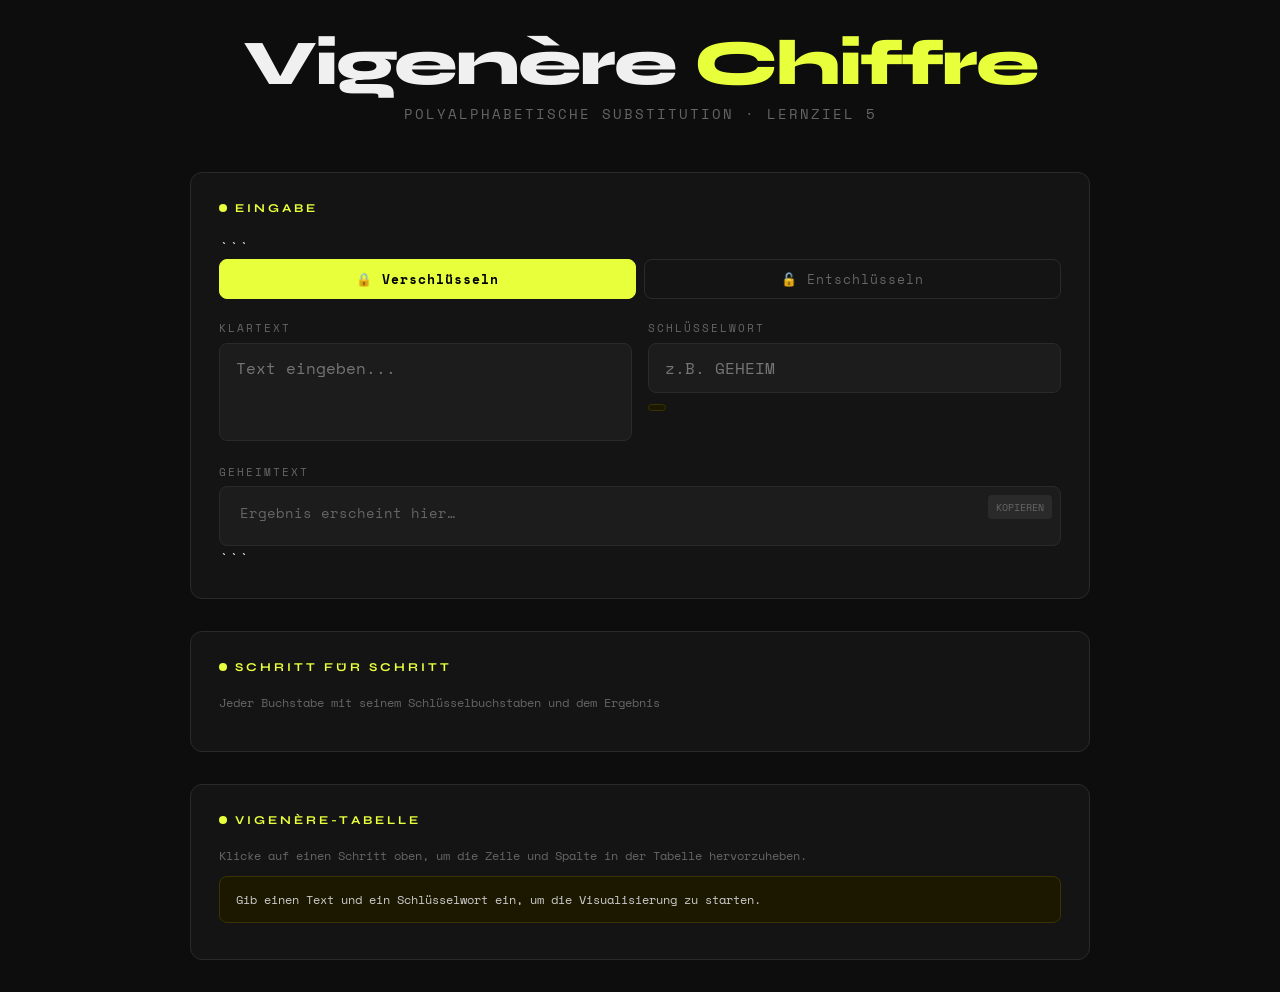
==== index.html @ 4f6308f9 "Add files via upload" ====
<!DOCTYPE html>

<html lang="de">
<head>
  <meta charset="UTF-8">
  <meta name="viewport" content="width=device-width, initial-scale=1.0">
  <title>Vigenère Chiffre</title>
  <link href="https://fonts.googleapis.com/css2?family=Space+Mono:wght@400;700&family=Syne:wght@400;700;800&display=swap" rel="stylesheet">
  <link rel="stylesheet" href="style.css">
</head>
<body>

<header>
  <h1>Vigenère <span>Chiffre</span></h1>
  <p>Polyalphabetische Substitution · Lernziel 5</p>
</header>

<div class="container">

  <!-- EINGABE CARD -->

  <div class="card">
    <div class="card-title">Eingabe</div>

```
<div class="toggle-row">
  <button class="toggle-btn active" id="encBtn" onclick="setMode('encrypt')">🔒 Verschlüsseln</button>
  <button class="toggle-btn" id="decBtn" onclick="setMode('decrypt')">🔓 Entschlüsseln</button>
</div>

<div class="input-row">
  <div class="field">
    <label id="inputLabel">Klartext</label>
    <textarea id="plainInput" rows="3" placeholder="Text eingeben..." oninput="process()"></textarea>
  </div>
  <div class="field">
    <label>Schlüsselwort</label>
    <input id="keyInput" type="text" placeholder="z.B. GEHEIM" oninput="process()" />
    <div class="badge" id="keyExpanded"></div>
  </div>
</div>

<div class="field">
  <label id="outputLabel">Geheimtext</label>
  <div class="output-box empty" id="outputBox">
    Ergebnis erscheint hier…
    <button class="copy-btn" onclick="copyResult()">KOPIEREN</button>
  </div>
</div>
```

  </div>

  <!-- SCHRITT-FÜR-SCHRITT CARD -->

  <div class="card">
    <div class="card-title">Schritt für Schritt</div>
    <p class="hint">Jeder Buchstabe mit seinem Schlüsselbuchstaben und dem Ergebnis</p>
    <div class="steps-grid" id="stepsGrid"></div>
  </div>

  <!-- VIGENÈRE-TABELLE CARD -->

  <div class="card">
    <div class="card-title">Vigenère-Tabelle</div>
    <p class="hint">Klicke auf einen Schritt oben, um die Zeile und Spalte in der Tabelle hervorzuheben.</p>
    <div class="explain" id="explainBox">
      Gib einen Text und ein Schlüsselwort ein, um die Visualisierung zu starten.
    </div>
    <div class="table-wrapper">
      <table class="vig-table" id="vigTable"></table>
    </div>
  </div>

</div>

<script src="script.js"></script>

</body>
</html>
---- style.css ----
/* ── CSS VARIABLEN (Farben & Schriften zentral definiert) ── */
:root {
  --bg:       #0d0d0d;
  --surface:  #141414;
  --surface2: #1c1c1c;
  --border:   #2a2a2a;
  --accent:   #e8ff3b;
  --accent2:  #ff6b35;
  --text:     #f0f0f0;
  --muted:    #666;
  --green:    #3bffb0;
}

/* ── RESET & BASIS ── */
* {
  box-sizing: border-box;
  margin: 0;
  padding: 0;
}

body {
  background: var(--bg);
  color: var(--text);
  font-family: 'Space Mono', monospace;
  min-height: 100vh;
  padding: 2rem 1rem;
}

/* ── HEADER ── */
header {
  text-align: center;
  margin-bottom: 3rem;
}

header h1 {
  font-family: 'Syne', sans-serif;
  font-size: clamp(2rem, 6vw, 4rem);
  font-weight: 800;
  letter-spacing: -2px;
  line-height: 1;
}

header h1 span {
  color: var(--accent);
}

header p {
  color: var(--muted);
  font-size: 0.85rem;
  margin-top: 0.5rem;
  letter-spacing: 2px;
  text-transform: uppercase;
}

/* ── LAYOUT ── */
.container {
  max-width: 900px;
  margin: 0 auto;
  display: flex;
  flex-direction: column;
  gap: 2rem;
}

/* ── CARDS ── */
.card {
  background: var(--surface);
  border: 1px solid var(--border);
  border-radius: 12px;
  padding: 1.75rem;
}

.card-title {
  font-family: 'Syne', sans-serif;
  font-size: 0.75rem;
  font-weight: 700;
  letter-spacing: 3px;
  text-transform: uppercase;
  color: var(--accent);
  margin-bottom: 1.25rem;
  display: flex;
  align-items: center;
  gap: 0.5rem;
}

.card-title::before {
  content: '';
  display: inline-block;
  width: 8px;
  height: 8px;
  background: var(--accent);
  border-radius: 50%;
}

/* ── HILFSTEXT ── */
.hint {
  font-size: 0.75rem;
  color: var(--muted);
  margin-bottom: 0.75rem;
}

/* ── EINGABEFELDER ── */
.input-row {
  display: grid;
  grid-template-columns: 1fr 1fr;
  gap: 1rem;
  margin-bottom: 1rem;
}

@media (max-width: 600px) {
  .input-row {
    grid-template-columns: 1fr;
  }
}

.field label {
  display: block;
  font-size: 0.7rem;
  letter-spacing: 2px;
  text-transform: uppercase;
  color: var(--muted);
  margin-bottom: 0.4rem;
}

.field input,
.field textarea {
  width: 100%;
  background: var(--surface2);
  border: 1px solid var(--border);
  border-radius: 8px;
  color: var(--text);
  font-family: 'Space Mono', monospace;
  font-size: 1rem;
  padding: 0.75rem 1rem;
  outline: none;
  transition: border-color 0.2s;
  resize: none;
}

.field input:focus,
.field textarea:focus {
  border-color: var(--accent);
}

/* ── MODUS-TOGGLE ── */
.toggle-row {
  display: flex;
  gap: 0.5rem;
  margin-bottom: 1.25rem;
}

.toggle-btn {
  flex: 1;
  padding: 0.6rem;
  border-radius: 8px;
  border: 1px solid var(--border);
  background: transparent;
  color: var(--muted);
  font-family: 'Space Mono', monospace;
  font-size: 0.8rem;
  cursor: pointer;
  transition: all 0.2s;
  letter-spacing: 1px;
}

.toggle-btn.active {
  background: var(--accent);
  color: #000;
  border-color: var(--accent);
  font-weight: 700;
}

/* ── AUSGABE ── */
.output-box {
  background: var(--surface2);
  border: 1px solid var(--border);
  border-radius: 8px;
  padding: 1rem 1.25rem;
  min-height: 60px;
  font-size: 1.1rem;
  letter-spacing: 2px;
  word-break: break-all;
  color: var(--green);
  transition: all 0.3s;
  position: relative;
}

.output-box.empty {
  color: var(--muted);
  font-size: 0.85rem;
  letter-spacing: 0;
}

/* ── SCHRITT-VISUALISIERUNG ── */
.steps-grid {
  display: grid;
  grid-template-columns: repeat(auto-fill, minmax(44px, 1fr));
  gap: 0.4rem;
  margin-top: 0.75rem;
}

.step-cell {
  background: var(--surface2);
  border: 1px solid var(--border);
  border-radius: 6px;
  padding: 0.5rem 0.25rem;
  text-align: center;
  font-size: 0.7rem;
  line-height: 1.6;
  cursor: pointer;
  transition: all 0.3s;
}

.step-cell .plain  { color: var(--muted);   font-size: 0.65rem; }
.step-cell .key    { color: var(--accent2);  font-size: 0.65rem; }
.step-cell .cipher { color: var(--green);    font-weight: 700; font-size: 0.85rem; }
.step-cell .arrow  { font-size: 0.5rem;      color: #444; }

.step-cell.active {
  border-color: var(--accent);
  background: #1e2200;
}

/* ── VIGENÈRE TABELLE ── */
.table-wrapper {
  overflow-x: auto;
  margin-top: 0.5rem;
}

.vig-table {
  border-collapse: collapse;
  font-size: 0.6rem;
  line-height: 1;
}

.vig-table td {
  width: 20px;
  height: 20px;
  text-align: center;
  vertical-align: middle;
  border: 1px solid #1a1a1a;
  color: var(--muted);
  transition: all 0.15s;
}

.vig-table td.header-cell {
  background: #1c1c1c;
  color: var(--text);
  font-weight: 700;
}

.vig-table td.highlight-row   { background: #1c1800; color: var(--accent); }
.vig-table td.highlight-col   { background: #001a10; color: var(--green); }
.vig-table td.highlight-cross {
  background: var(--accent);
  color: #000;
  font-weight: 700;
  font-size: 0.75rem;
  position: relative;
  z-index: 1;
  transform: scale(1.1);
}

/* ── ERKLÄRUNGSBOX ── */
.explain {
  background: #1c1800;
  border: 1px solid #3a3300;
  border-radius: 8px;
  padding: 0.75rem 1rem;
  font-size: 0.78rem;
  color: #ccc;
  line-height: 1.7;
  margin-top: 0.75rem;
  min-height: 40px;
  transition: all 0.3s;
}

.explain span.hl  { color: var(--accent);  font-weight: 700; }
.explain span.hl2 { color: var(--accent2); }
.explain span.hl3 { color: var(--green);   }

/* ── KOPIEREN-BUTTON ── */
.copy-btn {
  position: absolute;
  top: 0.5rem;
  right: 0.5rem;
  background: var(--border);
  border: none;
  border-radius: 4px;
  color: var(--muted);
  font-family: 'Space Mono', monospace;
  font-size: 0.65rem;
  padding: 0.25rem 0.5rem;
  cursor: pointer;
  transition: all 0.2s;
}

.copy-btn:hover {
  background: var(--accent);
  color: #000;
}

/* ── SCHLÜSSEL-BADGE ── */
.badge {
  display: inline-block;
  background: #1c1800;
  border: 1px solid #3a3300;
  color: var(--accent);
  font-size: 0.65rem;
  padding: 0.15rem 0.5rem;
  border-radius: 20px;
  letter-spacing: 1px;
  margin-top: 0.5rem;
}
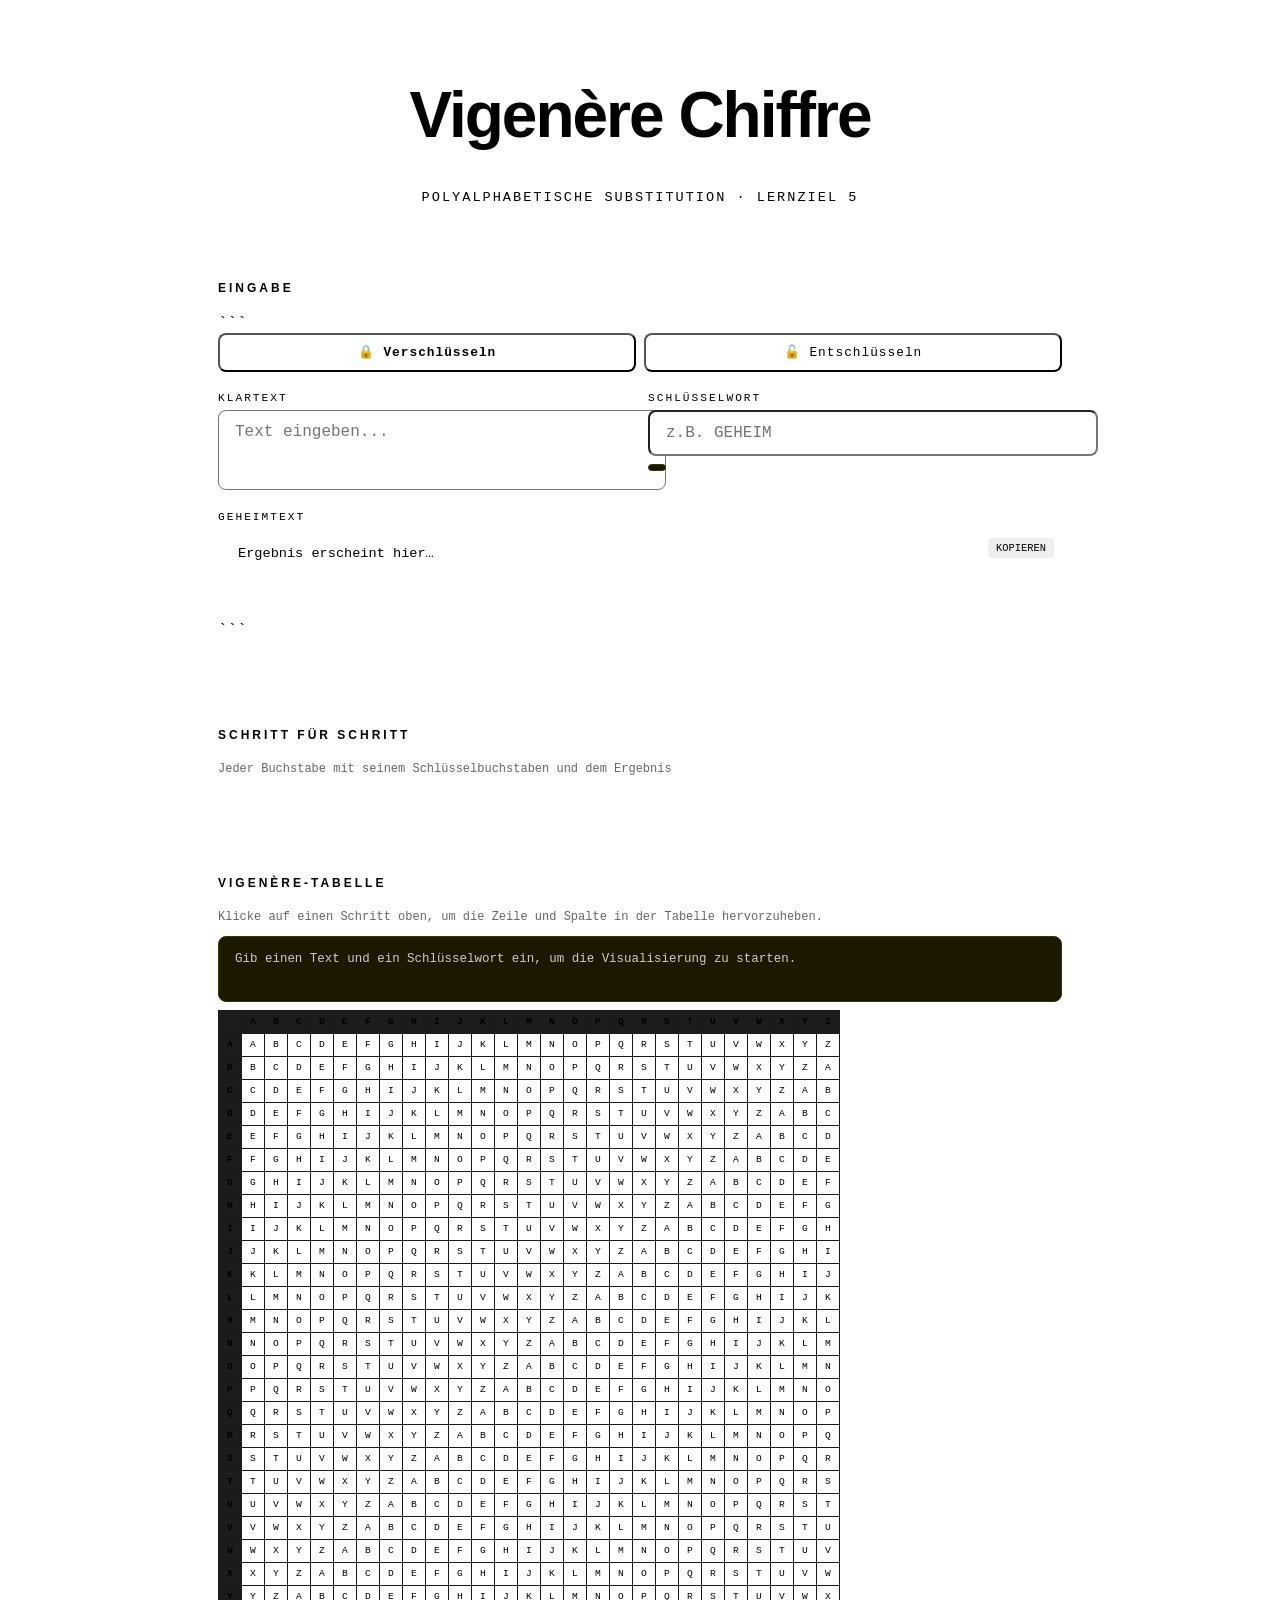
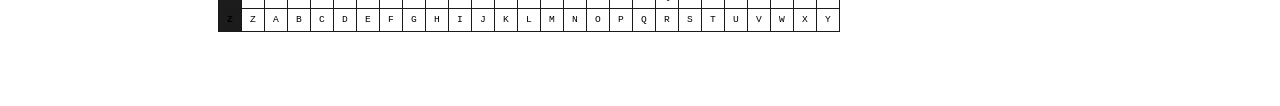
==== commit 39051309: "Refactor index.html for Vigenère cipher implementation Updated HTML structure and styles, translated" ====
--- a/index.html
+++ b/index.html
@@ -2,11 +2,294 @@
 
 <html lang="de">
 <head>
-  <meta charset="UTF-8">
-  <meta name="viewport" content="width=device-width, initial-scale=1.0">
-  <title>Vigenère Chiffre</title>
-  <link href="https://fonts.googleapis.com/css2?family=Space+Mono:wght@400;700&family=Syne:wght@400;700;800&display=swap" rel="stylesheet">
-  <link rel="stylesheet" href="style.css">
+<meta charset="UTF-8">
+<meta name="viewport" content="width=device-width, initial-scale=1.0">
+<title>Vigenère Chiffre</title>
+<link href="https://fonts.googleapis.com/css2?family=Space+Mono:wght@400;700&family=Syne:wght@400;700;800&display=swap" rel="stylesheet">
+<style>
+  :root {
+    --bg: #0d0d0d;
+    --surface: #141414;
+    --surface2: #1c1c1c;
+    --border: #2a2a2a;
+    --accent: #e8ff3b;
+    --accent2: #ff6b35;
+    --text: #f0f0f0;
+    --muted: #666;
+    --green: #3bffb0;
+  }
+
+- { box-sizing: border-box; margin: 0; padding: 0; }
+
+body {
+background: var(–bg);
+color: var(–text);
+font-family: ‘Space Mono’, monospace;
+min-height: 100vh;
+padding: 2rem 1rem;
+}
+
+header {
+text-align: center;
+margin-bottom: 3rem;
+}
+
+header h1 {
+font-family: ‘Syne’, sans-serif;
+font-size: clamp(2rem, 6vw, 4rem);
+font-weight: 800;
+letter-spacing: -2px;
+line-height: 1;
+}
+
+header h1 span { color: var(–accent); }
+
+header p {
+color: var(–muted);
+font-size: 0.85rem;
+margin-top: 0.5rem;
+letter-spacing: 2px;
+text-transform: uppercase;
+}
+
+.container {
+max-width: 900px;
+margin: 0 auto;
+display: flex;
+flex-direction: column;
+gap: 2rem;
+}
+
+/* ── SECTION CARD ── */
+.card {
+background: var(–surface);
+border: 1px solid var(–border);
+border-radius: 12px;
+padding: 1.75rem;
+}
+
+.card-title {
+font-family: ‘Syne’, sans-serif;
+font-size: 0.75rem;
+font-weight: 700;
+letter-spacing: 3px;
+text-transform: uppercase;
+color: var(–accent);
+margin-bottom: 1.25rem;
+display: flex;
+align-items: center;
+gap: 0.5rem;
+}
+
+.card-title::before {
+content: ‘’;
+display: inline-block;
+width: 8px; height: 8px;
+background: var(–accent);
+border-radius: 50%;
+}
+
+/* ── INPUTS ── */
+.input-row {
+display: grid;
+grid-template-columns: 1fr 1fr;
+gap: 1rem;
+margin-bottom: 1rem;
+}
+
+@media (max-width: 600px) {
+.input-row { grid-template-columns: 1fr; }
+}
+
+.field label {
+display: block;
+font-size: 0.7rem;
+letter-spacing: 2px;
+text-transform: uppercase;
+color: var(–muted);
+margin-bottom: 0.4rem;
+}
+
+.field input, .field textarea {
+width: 100%;
+background: var(–surface2);
+border: 1px solid var(–border);
+border-radius: 8px;
+color: var(–text);
+font-family: ‘Space Mono’, monospace;
+font-size: 1rem;
+padding: 0.75rem 1rem;
+outline: none;
+transition: border-color 0.2s;
+resize: none;
+}
+
+.field input:focus, .field textarea:focus {
+border-color: var(–accent);
+}
+
+/* ── MODE TOGGLE ── */
+.toggle-row {
+display: flex;
+gap: 0.5rem;
+margin-bottom: 1.25rem;
+}
+
+.toggle-btn {
+flex: 1;
+padding: 0.6rem;
+border-radius: 8px;
+border: 1px solid var(–border);
+background: transparent;
+color: var(–muted);
+font-family: ‘Space Mono’, monospace;
+font-size: 0.8rem;
+cursor: pointer;
+transition: all 0.2s;
+letter-spacing: 1px;
+}
+
+.toggle-btn.active {
+background: var(–accent);
+color: #000;
+border-color: var(–accent);
+font-weight: 700;
+}
+
+/* ── OUTPUT ── */
+.output-box {
+background: var(–surface2);
+border: 1px solid var(–border);
+border-radius: 8px;
+padding: 1rem 1.25rem;
+min-height: 60px;
+font-size: 1.1rem;
+letter-spacing: 2px;
+word-break: break-all;
+color: var(–green);
+transition: all 0.3s;
+position: relative;
+}
+
+.output-box.empty { color: var(–muted); font-size: 0.85rem; letter-spacing: 0; }
+
+/* ── STEPS VISUALIZATION ── */
+.steps-grid {
+display: grid;
+grid-template-columns: repeat(auto-fill, minmax(44px, 1fr));
+gap: 0.4rem;
+margin-top: 0.75rem;
+}
+
+.step-cell {
+background: var(–surface2);
+border: 1px solid var(–border);
+border-radius: 6px;
+padding: 0.5rem 0.25rem;
+text-align: center;
+font-size: 0.7rem;
+line-height: 1.6;
+transition: all 0.3s;
+}
+
+.step-cell .plain  { color: var(–muted); font-size: 0.65rem; }
+.step-cell .key    { color: var(–accent2); font-size: 0.65rem; }
+.step-cell .cipher { color: var(–green); font-weight: 700; font-size: 0.85rem; }
+.step-cell .op     { color: var(–muted); font-size: 0.55rem; }
+
+.step-cell.active {
+border-color: var(–accent);
+background: #1e2200;
+}
+
+/* ── VIGENÈRE TABLE ── */
+.table-wrapper {
+overflow-x: auto;
+margin-top: 0.5rem;
+}
+
+.vig-table {
+border-collapse: collapse;
+font-size: 0.6rem;
+line-height: 1;
+}
+
+.vig-table td {
+width: 20px; height: 20px;
+text-align: center;
+vertical-align: middle;
+border: 1px solid #1a1a1a;
+color: var(–muted);
+transition: all 0.15s;
+}
+
+.vig-table td.header-cell {
+background: #1c1c1c;
+color: var(–text);
+font-weight: 700;
+position: sticky;
+}
+
+.vig-table td.highlight-row { background: #1c1800; color: var(–accent); }
+.vig-table td.highlight-col { background: #001a10; color: var(–green); }
+.vig-table td.highlight-cross {
+background: var(–accent);
+color: #000;
+font-weight: 700;
+font-size: 0.75rem;
+transform: scale(1.1);
+z-index: 1;
+position: relative;
+}
+
+/* ── EXPLAIN BOX ── */
+.explain {
+background: #1c1800;
+border: 1px solid #3a3300;
+border-radius: 8px;
+padding: 0.75rem 1rem;
+font-size: 0.78rem;
+color: #ccc;
+line-height: 1.7;
+margin-top: 0.75rem;
+min-height: 40px;
+transition: all 0.3s;
+}
+
+.explain span.hl { color: var(–accent); font-weight: 700; }
+.explain span.hl2 { color: var(–accent2); }
+.explain span.hl3 { color: var(–green); }
+
+/* ── COPY BUTTON ── */
+.copy-btn {
+position: absolute;
+top: 0.5rem; right: 0.5rem;
+background: var(–border);
+border: none;
+border-radius: 4px;
+color: var(–muted);
+font-family: ‘Space Mono’, monospace;
+font-size: 0.65rem;
+padding: 0.25rem 0.5rem;
+cursor: pointer;
+transition: all 0.2s;
+}
+
+.copy-btn:hover { background: var(–accent); color: #000; }
+
+.badge {
+display: inline-block;
+background: #1c1800;
+border: 1px solid #3a3300;
+color: var(–accent);
+font-size: 0.65rem;
+padding: 0.15rem 0.5rem;
+border-radius: 20px;
+letter-spacing: 1px;
+margin-top: 0.5rem;
+}
+</style>
+
 </head>
 <body>
 
@@ -17,7 +300,7 @@
 
 <div class="container">
 
-  <!-- EINGABE CARD -->
+  <!-- INPUT CARD -->
 
   <div class="card">
     <div class="card-title">Eingabe</div>
@@ -51,19 +334,21 @@
 
   </div>
 
-  <!-- SCHRITT-FÜR-SCHRITT CARD -->
+  <!-- STEP-BY-STEP CARD -->
 
   <div class="card">
     <div class="card-title">Schritt für Schritt</div>
-    <p class="hint">Jeder Buchstabe mit seinem Schlüsselbuchstaben und dem Ergebnis</p>
+    <p style="font-size:0.75rem;color:var(--muted);margin-bottom:0.75rem;">Jeder Buchstabe mit seinem Schlüsselbuchstaben und dem Ergebnis</p>
     <div class="steps-grid" id="stepsGrid"></div>
   </div>
 
-  <!-- VIGENÈRE-TABELLE CARD -->
+  <!-- VIGENÈRE TABLE CARD -->
 
   <div class="card">
     <div class="card-title">Vigenère-Tabelle</div>
-    <p class="hint">Klicke auf einen Schritt oben, um die Zeile und Spalte in der Tabelle hervorzuheben.</p>
+    <p style="font-size:0.75rem;color:var(--muted);margin-bottom:0.5rem;">
+      Klicke auf einen Schritt oben, um die Zeile und Spalte in der Tabelle hervorzuheben.
+    </p>
     <div class="explain" id="explainBox">
       Gib einen Text und ein Schlüsselwort ein, um die Visualisierung zu starten.
     </div>
@@ -74,7 +359,184 @@
 
 </div>
 
-<script src="script.js"></script>
+<script>
+const ALPHA = 'ABCDEFGHIJKLMNOPQRSTUVWXYZ';
+let mode = 'encrypt';
+let steps = [];
+let activeStep = -1;
+
+function setMode(m) {
+  mode = m;
+  document.getElementById('encBtn').classList.toggle('active', m === 'encrypt');
+  document.getElementById('decBtn').classList.toggle('active', m === 'decrypt');
+  document.getElementById('inputLabel').textContent  = m === 'encrypt' ? 'Klartext'   : 'Geheimtext';
+  document.getElementById('outputLabel').textContent = m === 'encrypt' ? 'Geheimtext' : 'Klartext';
+  process();
+}
+
+function sanitize(str) {
+  return str.toUpperCase().replace(/[^A-Z]/g, '');
+}
+
+function repeatKey(key, len) {
+  if (!key.length) return '';
+  let out = '';
+  while (out.length < len) out += key;
+  return out.slice(0, len);
+}
+
+function vigEncrypt(plain, key) {
+  const p = sanitize(plain), k = sanitize(key);
+  if (!p || !k) return { result: '', steps: [] };
+  const kr = repeatKey(k, p.length);
+  let result = '', stepsArr = [];
+  for (let i = 0; i < p.length; i++) {
+    const pi = ALPHA.indexOf(p[i]);
+    const ki = ALPHA.indexOf(kr[i]);
+    const ci = (pi + ki) % 26;
+    result += ALPHA[ci];
+    stepsArr.push({ plain: p[i], key: kr[i], cipher: ALPHA[ci], pi, ki, ci, op: `(${pi}+${ki})%26=${ci}` });
+  }
+  return { result, steps: stepsArr };
+}
+
+function vigDecrypt(cipher, key) {
+  const c = sanitize(cipher), k = sanitize(key);
+  if (!c || !k) return { result: '', steps: [] };
+  const kr = repeatKey(k, c.length);
+  let result = '', stepsArr = [];
+  for (let i = 0; i < c.length; i++) {
+    const ci = ALPHA.indexOf(c[i]);
+    const ki = ALPHA.indexOf(kr[i]);
+    const pi = (ci - ki + 26) % 26;
+    result += ALPHA[pi];
+    stepsArr.push({ plain: ALPHA[pi], key: kr[i], cipher: c[i], pi, ki, ci, op: `(${ci}-${ki}+26)%26=${pi}` });
+  }
+  return { result, steps: stepsArr };
+}
+
+function process() {
+  const text = document.getElementById('plainInput').value;
+  const key  = sanitize(document.getElementById('keyInput').value);
+  const cleanText = sanitize(text);
+
+  // Show expanded key
+  const keyEl = document.getElementById('keyExpanded');
+  if (key && cleanText) {
+    const expanded = repeatKey(key, cleanText.length);
+    keyEl.textContent = expanded.length > 20 ? expanded.slice(0,20)+'…' : expanded;
+  } else {
+    keyEl.textContent = '';
+  }
+
+  const { result, steps: s } = mode === 'encrypt'
+    ? vigEncrypt(text, key)
+    : vigDecrypt(text, key);
+
+  steps = s;
+  activeStep = steps.length > 0 ? 0 : -1;
+
+  // Output
+  const outEl = document.getElementById('outputBox');
+  if (result) {
+    outEl.classList.remove('empty');
+    outEl.innerHTML = result + '<button class="copy-btn" onclick="copyResult()">KOPIEREN</button>';
+  } else {
+    outEl.classList.add('empty');
+    outEl.innerHTML = 'Ergebnis erscheint hier…<button class="copy-btn" onclick="copyResult()">KOPIEREN</button>';
+  }
+
+  renderSteps();
+  if (activeStep >= 0) highlightStep(0);
+  else {
+    document.getElementById('explainBox').innerHTML = 'Gib einen Text und ein Schlüsselwort ein, um die Visualisierung zu starten.';
+    renderTable(-1, -1);
+  }
+}
+
+function renderSteps() {
+  const grid = document.getElementById('stepsGrid');
+  grid.innerHTML = '';
+  steps.forEach((s, i) => {
+    const cell = document.createElement('div');
+    cell.className = 'step-cell' + (i === activeStep ? ' active' : '');
+    cell.innerHTML = `
+      <div class="plain">${s.plain}</div>
+      <div class="key">${s.key}</div>
+      <div style="font-size:0.5rem;color:#444">▼</div>
+      <div class="cipher">${s.cipher}</div>
+    `;
+    cell.onclick = () => highlightStep(i);
+    grid.appendChild(cell);
+  });
+}
+
+function highlightStep(i) {
+  activeStep = i;
+  // Update active cell styling
+  document.querySelectorAll('.step-cell').forEach((el, idx) => {
+    el.classList.toggle('active', idx === i);
+  });
+
+  const s = steps[i];
+  // Explain text
+  const explain = document.getElementById('explainBox');
+  if (mode === 'encrypt') {
+    explain.innerHTML = `
+      Buchstabe <span class="hl">${s.plain}</span> (Position <span class="hl">${s.pi}</span>) 
+      + Schlüssel <span class="hl2">${s.key}</span> (Position <span class="hl2">${s.ki}</span>) 
+      = <span class="hl3">(${s.pi} + ${s.ki}) mod 26 = ${s.ci}</span> 
+      → <span class="hl3">${s.cipher}</span>
+    `;
+  } else {
+    explain.innerHTML = `
+      Geheimtext <span class="hl">${s.cipher}</span> (Position <span class="hl">${s.ci}</span>) 
+      − Schlüssel <span class="hl2">${s.key}</span> (Position <span class="hl2">${s.ki}</span>) 
+      = <span class="hl3">(${s.ci} − ${s.ki} + 26) mod 26 = ${s.pi}</span> 
+      → <span class="hl3">${s.plain}</span>
+    `;
+  }
+
+  renderTable(s.ki, mode === 'encrypt' ? s.pi : s.ci);
+}
+
+function renderTable(rowIdx, colIdx) {
+  const table = document.getElementById('vigTable');
+  let html = '<tr><td class="header-cell"></td>';
+  for (let c = 0; c < 26; c++) {
+    html += `<td class="header-cell${c === colIdx ? ' highlight-col' : ''}">${ALPHA[c]}</td>`;
+  }
+  html += '</tr>';
+
+  for (let r = 0; r < 26; r++) {
+    const isRow = r === rowIdx;
+    html += `<tr><td class="header-cell${isRow ? ' highlight-row' : ''}">${ALPHA[r]}</td>`;
+    for (let c = 0; c < 26; c++) {
+      const letter = ALPHA[(r + c) % 26];
+      const isCross = isRow && c === colIdx;
+      const isR = isRow && !isCross;
+      const isC = c === colIdx && !isCross;
+      let cls = '';
+      if (isCross) cls = 'highlight-cross';
+      else if (isR)  cls = 'highlight-row';
+      else if (isC)  cls = 'highlight-col';
+      html += `<td class="${cls}">${letter}</td>`;
+    }
+    html += '</tr>';
+  }
+  table.innerHTML = html;
+}
+
+// Init table on load
+renderTable(-1, -1);
+
+function copyResult() {
+  const text = document.getElementById('outputBox').textContent.replace('KOPIEREN','').trim();
+  if (text && text !== 'Ergebnis erscheint hier…') {
+    navigator.clipboard.writeText(text).catch(() => {});
+  }
+}
+</script>
 
 </body>
-</html>+</html>
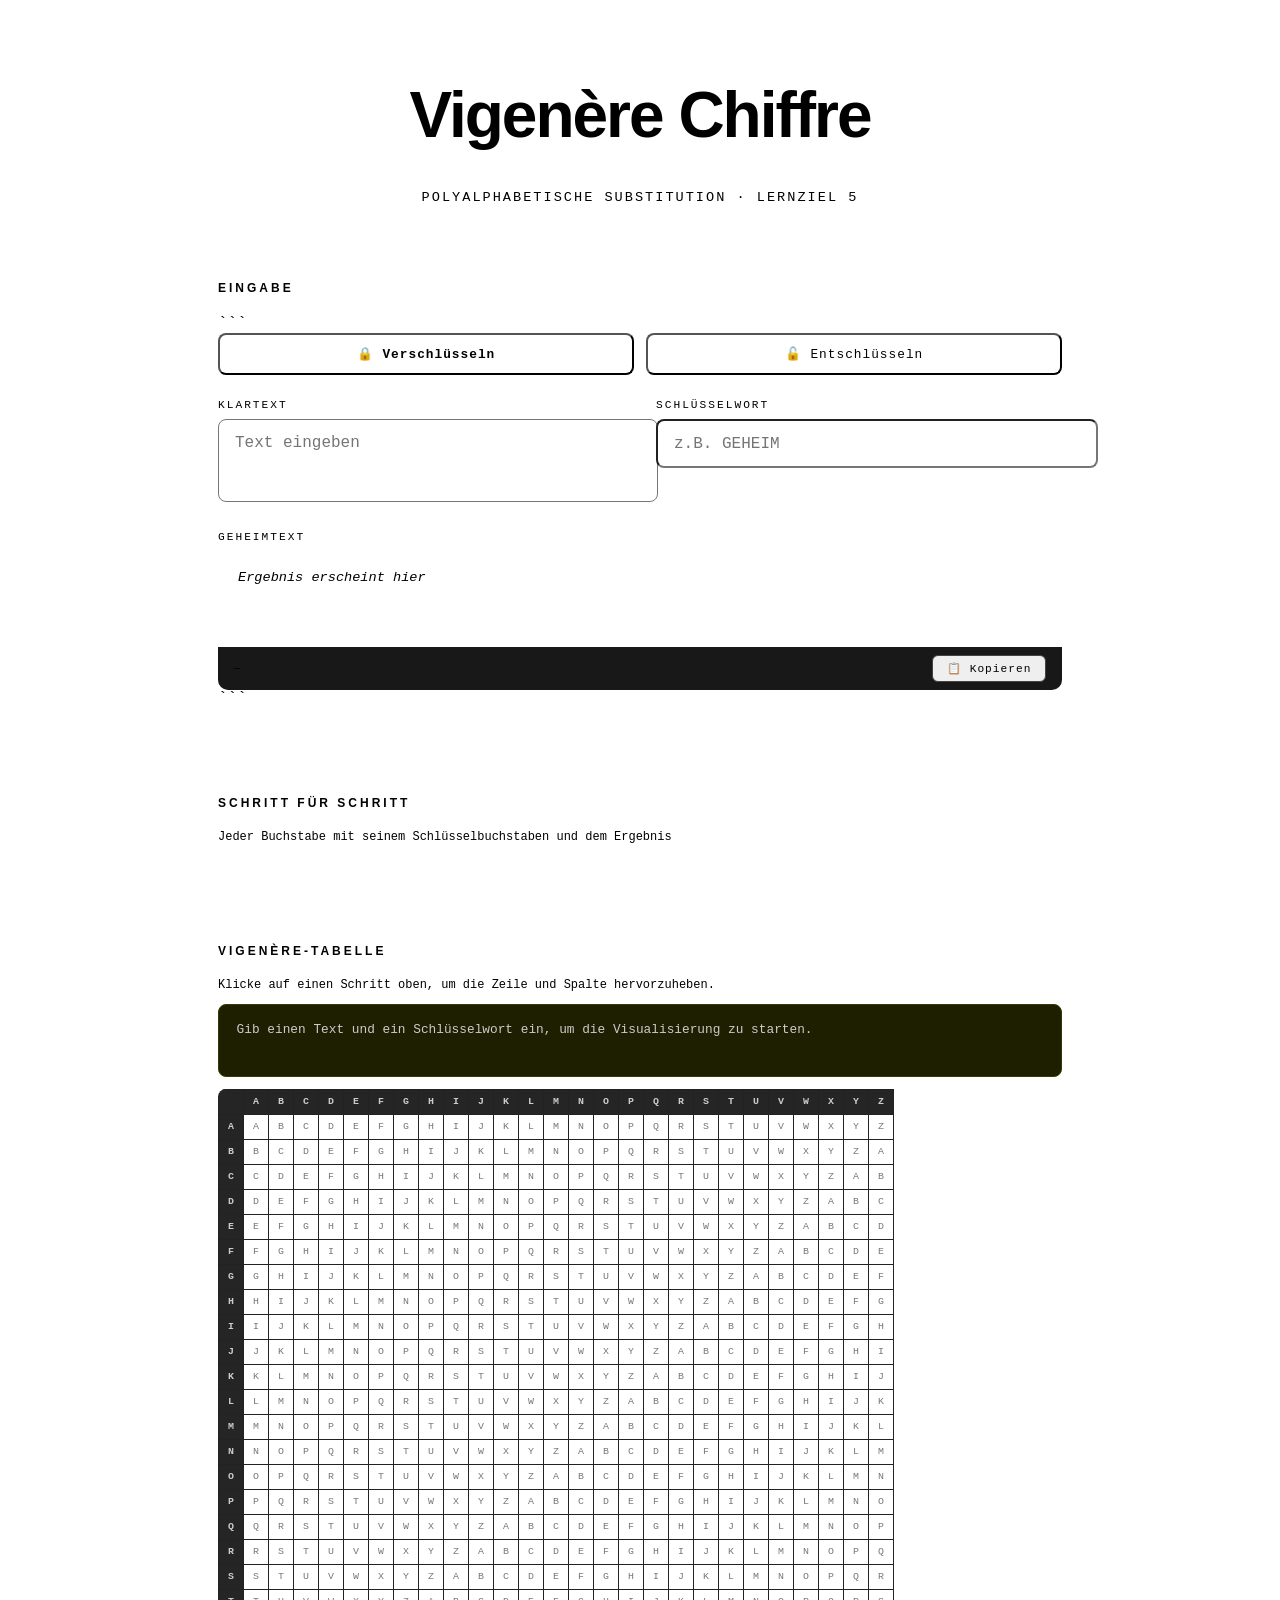
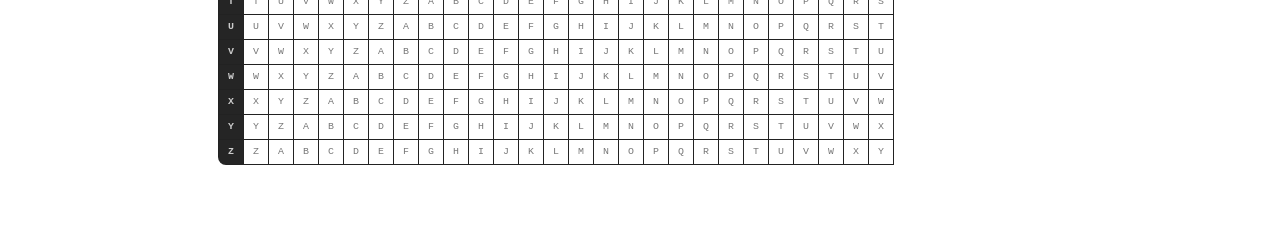
==== commit a8d19ff5: "Refactor styles and improve HTML structure Updated CSS variables for improved styling and layout adj" ====
--- a/index.html
+++ b/index.html
@@ -8,15 +8,15 @@
 <link href="https://fonts.googleapis.com/css2?family=Space+Mono:wght@400;700&family=Syne:wght@400;700;800&display=swap" rel="stylesheet">
 <style>
   :root {
-    --bg: #0d0d0d;
-    --surface: #141414;
-    --surface2: #1c1c1c;
-    --border: #2a2a2a;
-    --accent: #e8ff3b;
-    --accent2: #ff6b35;
-    --text: #f0f0f0;
-    --muted: #666;
-    --green: #3bffb0;
+    --bg:       #0d0d0d;
+    --surface:  #141414;
+    --surface2: #1e1e1e;
+    --border:   #333;
+    --accent:   #e8ff3b;
+    --accent2:  #ff6b35;
+    --text:     #f0f0f0;
+    --muted:    #888;
+    --green:    #3bffb0;
   }
 
 - { box-sizing: border-box; margin: 0; padding: 0; }
@@ -29,6 +29,7 @@
 padding: 2rem 1rem;
 }
 
+/* ── HEADER ── */
 header {
 text-align: center;
 margin-bottom: 3rem;
@@ -52,6 +53,7 @@
 text-transform: uppercase;
 }
 
+/* ── LAYOUT ── */
 .container {
 max-width: 900px;
 margin: 0 auto;
@@ -60,7 +62,7 @@
 gap: 2rem;
 }
 
-/* ── SECTION CARD ── */
+/* ── CARDS ── */
 .card {
 background: var(–surface);
 border: 1px solid var(–border);
@@ -89,12 +91,13 @@
 border-radius: 50%;
 }
 
-/* ── INPUTS ── */
+/* ── FIX 1: Kein Apostroph-Placeholder, echte Labels ── */
+/* FIX 2: Eingabefelder gleichmäßig aufgeteilt mit mehr Abstand */
 .input-row {
 display: grid;
 grid-template-columns: 1fr 1fr;
-gap: 1rem;
-margin-bottom: 1rem;
+gap: 2rem; /* erhöht von 1rem */
+margin-bottom: 1.5rem;
 }
 
 @media (max-width: 600px) {
@@ -107,10 +110,11 @@
 letter-spacing: 2px;
 text-transform: uppercase;
 color: var(–muted);
-margin-bottom: 0.4rem;
-}
-
-.field input, .field textarea {
+margin-bottom: 0.5rem;
+}
+
+.field input,
+.field textarea {
 width: 100%;
 background: var(–surface2);
 border: 1px solid var(–border);
@@ -118,26 +122,34 @@
 color: var(–text);
 font-family: ‘Space Mono’, monospace;
 font-size: 1rem;
-padding: 0.75rem 1rem;
+padding: 0.85rem 1rem;
 outline: none;
 transition: border-color 0.2s;
 resize: none;
 }
 
-.field input:focus, .field textarea:focus {
+/* FIX 1: Placeholder ohne Apostrophe */
+.field input::placeholder,
+.field textarea::placeholder {
+color: var(–muted);
+font-style: normal;
+}
+
+.field input:focus,
+.field textarea:focus {
 border-color: var(–accent);
 }
 
 /* ── MODE TOGGLE ── */
 .toggle-row {
 display: flex;
-gap: 0.5rem;
-margin-bottom: 1.25rem;
+gap: 0.75rem;
+margin-bottom: 1.5rem;
 }
 
 .toggle-btn {
 flex: 1;
-padding: 0.6rem;
+padding: 0.7rem;
 border-radius: 8px;
 border: 1px solid var(–border);
 background: transparent;
@@ -156,138 +168,181 @@
 font-weight: 700;
 }
 
-/* ── OUTPUT ── */
-.output-box {
+/* FIX 3 + 4: Ausgabefeld komplett überarbeitet — kein schwarzes Badge mehr,
+schöneres Layout, Kopieren-Button sauber unten rechts */
+.output-wrapper {
+background: var(–surface2);
+border: 1px solid var(–border);
+border-radius: 10px;
+overflow: hidden;
+}
+
+.output-text {
+padding: 1rem 1.25rem;
+min-height: 64px;
+font-size: 1.1rem;
+letter-spacing: 3px;
+word-break: break-all;
+color: var(–green);
+line-height: 1.6;
+}
+
+.output-text.empty {
+color: var(–muted);
+font-size: 0.85rem;
+letter-spacing: 0;
+font-style: italic;
+}
+
+.output-footer {
+display: flex;
+align-items: center;
+justify-content: space-between;
+padding: 0.5rem 1rem;
+border-top: 1px solid var(–border);
+background: #181818;
+}
+
+.output-footer span {
+font-size: 0.65rem;
+color: var(–muted);
+letter-spacing: 1px;
+text-transform: uppercase;
+}
+
+.copy-btn {
+background: var(–border);
+border: 1px solid #444;
+border-radius: 6px;
+color: var(–text);
+font-family: ‘Space Mono’, monospace;
+font-size: 0.7rem;
+padding: 0.35rem 0.85rem;
+cursor: pointer;
+transition: all 0.2s;
+letter-spacing: 1px;
+}
+
+.copy-btn:hover {
+background: var(–accent);
+color: #000;
+border-color: var(–accent);
+}
+
+/* FIX 3: Badge weg – Schlüsselwiederholung als subtiler Hinweistext */
+.key-hint {
+font-size: 0.65rem;
+color: var(–accent);
+letter-spacing: 1px;
+margin-top: 0.4rem;
+min-height: 1rem;
+opacity: 0.8;
+}
+
+/* ── SCHRITT-VISUALISIERUNG ── */
+.steps-grid {
+display: grid;
+grid-template-columns: repeat(auto-fill, minmax(48px, 1fr));
+gap: 0.5rem;
+margin-top: 0.75rem;
+}
+
+.hint-text {
+font-size: 0.75rem;
+color: var(–muted);
+margin-bottom: 0.75rem;
+}
+
+.step-cell {
 background: var(–surface2);
 border: 1px solid var(–border);
 border-radius: 8px;
-padding: 1rem 1.25rem;
-min-height: 60px;
-font-size: 1.1rem;
-letter-spacing: 2px;
-word-break: break-all;
-color: var(–green);
-transition: all 0.3s;
-position: relative;
-}
-
-.output-box.empty { color: var(–muted); font-size: 0.85rem; letter-spacing: 0; }
-
-/* ── STEPS VISUALIZATION ── */
-.steps-grid {
-display: grid;
-grid-template-columns: repeat(auto-fill, minmax(44px, 1fr));
-gap: 0.4rem;
-margin-top: 0.75rem;
-}
-
-.step-cell {
-background: var(–surface2);
-border: 1px solid var(–border);
-border-radius: 6px;
-padding: 0.5rem 0.25rem;
+padding: 0.6rem 0.25rem;
 text-align: center;
 font-size: 0.7rem;
-line-height: 1.6;
-transition: all 0.3s;
-}
-
-.step-cell .plain  { color: var(–muted); font-size: 0.65rem; }
+line-height: 1.7;
+cursor: pointer;
+transition: all 0.2s;
+}
+
+.step-cell:hover { border-color: #555; }
+
+.step-cell .plain  { color: #aaa;          font-size: 0.65rem; }
 .step-cell .key    { color: var(–accent2); font-size: 0.65rem; }
-.step-cell .cipher { color: var(–green); font-weight: 700; font-size: 0.85rem; }
-.step-cell .op     { color: var(–muted); font-size: 0.55rem; }
+.step-cell .arrow  { color: #444;           font-size: 0.5rem; }
+.step-cell .cipher { color: var(–green);   font-weight: 700; font-size: 0.9rem; }
 
 .step-cell.active {
 border-color: var(–accent);
 background: #1e2200;
-}
-
-/* ── VIGENÈRE TABLE ── */
+box-shadow: 0 0 0 1px var(–accent);
+}
+
+/* ── VIGENÈRE TABELLE ── */
 .table-wrapper {
 overflow-x: auto;
-margin-top: 0.5rem;
+margin-top: 0.75rem;
+border-radius: 8px;
+border: 1px solid var(–border);
 }
 
 .vig-table {
 border-collapse: collapse;
-font-size: 0.6rem;
+font-size: 0.62rem;
 line-height: 1;
 }
 
+/* FIX: Tabelle lesbar — kein Schwarz auf Schwarz mehr */
 .vig-table td {
-width: 20px; height: 20px;
+width: 22px; height: 22px;
 text-align: center;
 vertical-align: middle;
-border: 1px solid #1a1a1a;
-color: var(–muted);
-transition: all 0.15s;
+border: 1px solid #222;
+color: #777;
+transition: all 0.1s;
 }
 
 .vig-table td.header-cell {
-background: #1c1c1c;
-color: var(–text);
+background: #252525;
+color: #ccc;
 font-weight: 700;
-position: sticky;
-}
-
-.vig-table td.highlight-row { background: #1c1800; color: var(–accent); }
-.vig-table td.highlight-col { background: #001a10; color: var(–green); }
+}
+
+.vig-table td.highlight-row {
+background: #2a2500;
+color: var(–accent);
+}
+
+.vig-table td.highlight-col {
+background: #002a1a;
+color: var(–green);
+}
+
 .vig-table td.highlight-cross {
 background: var(–accent);
 color: #000;
 font-weight: 700;
 font-size: 0.75rem;
-transform: scale(1.1);
+position: relative;
 z-index: 1;
-position: relative;
-}
-
-/* ── EXPLAIN BOX ── */
+}
+
+/* ── ERKLÄRUNGSBOX ── */
 .explain {
-background: #1c1800;
-border: 1px solid #3a3300;
+background: #1e1e00;
+border: 1px solid #3a3a00;
 border-radius: 8px;
-padding: 0.75rem 1rem;
-font-size: 0.78rem;
+padding: 0.85rem 1.1rem;
+font-size: 0.8rem;
 color: #ccc;
-line-height: 1.7;
-margin-top: 0.75rem;
-min-height: 40px;
+line-height: 1.8;
+min-height: 44px;
 transition: all 0.3s;
 }
 
-.explain span.hl { color: var(–accent); font-weight: 700; }
+.explain span.hl  { color: var(–accent);  font-weight: 700; }
 .explain span.hl2 { color: var(–accent2); }
-.explain span.hl3 { color: var(–green); }
-
-/* ── COPY BUTTON ── */
-.copy-btn {
-position: absolute;
-top: 0.5rem; right: 0.5rem;
-background: var(–border);
-border: none;
-border-radius: 4px;
-color: var(–muted);
-font-family: ‘Space Mono’, monospace;
-font-size: 0.65rem;
-padding: 0.25rem 0.5rem;
-cursor: pointer;
-transition: all 0.2s;
-}
-
-.copy-btn:hover { background: var(–accent); color: #000; }
-
-.badge {
-display: inline-block;
-background: #1c1800;
-border: 1px solid #3a3300;
-color: var(–accent);
-font-size: 0.65rem;
-padding: 0.15rem 0.5rem;
-border-radius: 20px;
-letter-spacing: 1px;
-margin-top: 0.5rem;
-}
+.explain span.hl3 { color: var(–green);   }
 </style>
 
 </head>
@@ -300,7 +355,7 @@
 
 <div class="container">
 
-  <!-- INPUT CARD -->
+  <!-- EINGABE CARD -->
 
   <div class="card">
     <div class="card-title">Eingabe</div>
@@ -314,41 +369,45 @@
 <div class="input-row">
   <div class="field">
     <label id="inputLabel">Klartext</label>
-    <textarea id="plainInput" rows="3" placeholder="Text eingeben..." oninput="process()"></textarea>
+    <!-- FIX 1: Kein ``` als Placeholder mehr -->
+    <textarea id="plainInput" rows="3" placeholder="Text eingeben" oninput="process()"></textarea>
   </div>
   <div class="field">
     <label>Schlüsselwort</label>
     <input id="keyInput" type="text" placeholder="z.B. GEHEIM" oninput="process()" />
-    <div class="badge" id="keyExpanded"></div>
+    <!-- FIX 3: Badge ersetzt durch cleanen Hinweistext -->
+    <div class="key-hint" id="keyExpanded"></div>
   </div>
 </div>
 
 <div class="field">
   <label id="outputLabel">Geheimtext</label>
-  <div class="output-box empty" id="outputBox">
-    Ergebnis erscheint hier…
-    <button class="copy-btn" onclick="copyResult()">KOPIEREN</button>
+  <!-- FIX 4: Schöneres Ausgabefeld mit eigenem Footer für den Kopieren-Button -->
+  <div class="output-wrapper">
+    <div class="output-text empty" id="outputText">Ergebnis erscheint hier</div>
+    <div class="output-footer">
+      <span id="outputMeta">—</span>
+      <button class="copy-btn" onclick="copyResult()">📋 Kopieren</button>
+    </div>
   </div>
 </div>
 ```
 
   </div>
 
-  <!-- STEP-BY-STEP CARD -->
+  <!-- SCHRITT FÜR SCHRITT CARD -->
 
   <div class="card">
     <div class="card-title">Schritt für Schritt</div>
-    <p style="font-size:0.75rem;color:var(--muted);margin-bottom:0.75rem;">Jeder Buchstabe mit seinem Schlüsselbuchstaben und dem Ergebnis</p>
+    <p class="hint-text">Jeder Buchstabe mit seinem Schlüsselbuchstaben und dem Ergebnis</p>
     <div class="steps-grid" id="stepsGrid"></div>
   </div>
 
-  <!-- VIGENÈRE TABLE CARD -->
+  <!-- VIGENÈRE TABELLE CARD -->
 
   <div class="card">
     <div class="card-title">Vigenère-Tabelle</div>
-    <p style="font-size:0.75rem;color:var(--muted);margin-bottom:0.5rem;">
-      Klicke auf einen Schritt oben, um die Zeile und Spalte in der Tabelle hervorzuheben.
-    </p>
+    <p class="hint-text">Klicke auf einen Schritt oben, um die Zeile und Spalte hervorzuheben.</p>
     <div class="explain" id="explainBox">
       Gib einen Text und ein Schlüsselwort ein, um die Visualisierung zu starten.
     </div>
@@ -361,8 +420,8 @@
 
 <script>
 const ALPHA = 'ABCDEFGHIJKLMNOPQRSTUVWXYZ';
-let mode = 'encrypt';
-let steps = [];
+let mode       = 'encrypt';
+let steps      = [];
 let activeStep = -1;
 
 function setMode(m) {
@@ -395,7 +454,7 @@
     const ki = ALPHA.indexOf(kr[i]);
     const ci = (pi + ki) % 26;
     result += ALPHA[ci];
-    stepsArr.push({ plain: p[i], key: kr[i], cipher: ALPHA[ci], pi, ki, ci, op: `(${pi}+${ki})%26=${ci}` });
+    stepsArr.push({ plain: p[i], key: kr[i], cipher: ALPHA[ci], pi, ki, ci });
   }
   return { result, steps: stepsArr };
 }
@@ -410,21 +469,21 @@
     const ki = ALPHA.indexOf(kr[i]);
     const pi = (ci - ki + 26) % 26;
     result += ALPHA[pi];
-    stepsArr.push({ plain: ALPHA[pi], key: kr[i], cipher: c[i], pi, ki, ci, op: `(${ci}-${ki}+26)%26=${pi}` });
+    stepsArr.push({ plain: ALPHA[pi], key: kr[i], cipher: c[i], pi, ki, ci });
   }
   return { result, steps: stepsArr };
 }
 
 function process() {
-  const text = document.getElementById('plainInput').value;
-  const key  = sanitize(document.getElementById('keyInput').value);
+  const text      = document.getElementById('plainInput').value;
+  const key       = sanitize(document.getElementById('keyInput').value);
   const cleanText = sanitize(text);
 
-  // Show expanded key
+  // Schlüsselwiederholung anzeigen (kein Badge mehr)
   const keyEl = document.getElementById('keyExpanded');
   if (key && cleanText) {
     const expanded = repeatKey(key, cleanText.length);
-    keyEl.textContent = expanded.length > 20 ? expanded.slice(0,20)+'…' : expanded;
+    keyEl.textContent = 'Schlüssel: ' + (expanded.length > 24 ? expanded.slice(0, 24) + '…' : expanded);
   } else {
     keyEl.textContent = '';
   }
@@ -433,23 +492,28 @@
     ? vigEncrypt(text, key)
     : vigDecrypt(text, key);
 
-  steps = s;
+  steps      = s;
   activeStep = steps.length > 0 ? 0 : -1;
 
-  // Output
-  const outEl = document.getElementById('outputBox');
+  // Ausgabe updaten
+  const outText = document.getElementById('outputText');
+  const outMeta = document.getElementById('outputMeta');
+
   if (result) {
-    outEl.classList.remove('empty');
-    outEl.innerHTML = result + '<button class="copy-btn" onclick="copyResult()">KOPIEREN</button>';
+    outText.classList.remove('empty');
+    outText.textContent = result;
+    outMeta.textContent = result.length + ' Zeichen';
   } else {
-    outEl.classList.add('empty');
-    outEl.innerHTML = 'Ergebnis erscheint hier…<button class="copy-btn" onclick="copyResult()">KOPIEREN</button>';
+    outText.classList.add('empty');
+    outText.textContent = 'Ergebnis erscheint hier';
+    outMeta.textContent = '—';
   }
 
   renderSteps();
   if (activeStep >= 0) highlightStep(0);
   else {
-    document.getElementById('explainBox').innerHTML = 'Gib einen Text und ein Schlüsselwort ein, um die Visualisierung zu starten.';
+    document.getElementById('explainBox').innerHTML =
+      'Gib einen Text und ein Schlüsselwort ein, um die Visualisierung zu starten.';
     renderTable(-1, -1);
   }
 }
@@ -463,7 +527,7 @@
     cell.innerHTML = `
       <div class="plain">${s.plain}</div>
       <div class="key">${s.key}</div>
-      <div style="font-size:0.5rem;color:#444">▼</div>
+      <div class="arrow">▼</div>
       <div class="cipher">${s.cipher}</div>
     `;
     cell.onclick = () => highlightStep(i);
@@ -473,26 +537,25 @@
 
 function highlightStep(i) {
   activeStep = i;
-  // Update active cell styling
   document.querySelectorAll('.step-cell').forEach((el, idx) => {
     el.classList.toggle('active', idx === i);
   });
 
-  const s = steps[i];
-  // Explain text
+  const s       = steps[i];
   const explain = document.getElementById('explainBox');
+
   if (mode === 'encrypt') {
     explain.innerHTML = `
-      Buchstabe <span class="hl">${s.plain}</span> (Position <span class="hl">${s.pi}</span>) 
-      + Schlüssel <span class="hl2">${s.key}</span> (Position <span class="hl2">${s.ki}</span>) 
-      = <span class="hl3">(${s.pi} + ${s.ki}) mod 26 = ${s.ci}</span> 
+      Buchstabe <span class="hl">${s.plain}</span> (Position <span class="hl">${s.pi}</span>)
+      + Schlüssel <span class="hl2">${s.key}</span> (Position <span class="hl2">${s.ki}</span>)
+      = <span class="hl3">(${s.pi} + ${s.ki}) mod 26 = ${s.ci}</span>
       → <span class="hl3">${s.cipher}</span>
     `;
   } else {
     explain.innerHTML = `
-      Geheimtext <span class="hl">${s.cipher}</span> (Position <span class="hl">${s.ci}</span>) 
-      − Schlüssel <span class="hl2">${s.key}</span> (Position <span class="hl2">${s.ki}</span>) 
-      = <span class="hl3">(${s.ci} − ${s.ki} + 26) mod 26 = ${s.pi}</span> 
+      Geheimtext <span class="hl">${s.cipher}</span> (Position <span class="hl">${s.ci}</span>)
+      − Schlüssel <span class="hl2">${s.key}</span> (Position <span class="hl2">${s.ki}</span>)
+      = <span class="hl3">(${s.ci} − ${s.ki} + 26) mod 26 = ${s.pi}</span>
       → <span class="hl3">${s.plain}</span>
     `;
   }
@@ -503,6 +566,7 @@
 function renderTable(rowIdx, colIdx) {
   const table = document.getElementById('vigTable');
   let html = '<tr><td class="header-cell"></td>';
+
   for (let c = 0; c < 26; c++) {
     html += `<td class="header-cell${c === colIdx ? ' highlight-col' : ''}">${ALPHA[c]}</td>`;
   }
@@ -512,14 +576,14 @@
     const isRow = r === rowIdx;
     html += `<tr><td class="header-cell${isRow ? ' highlight-row' : ''}">${ALPHA[r]}</td>`;
     for (let c = 0; c < 26; c++) {
-      const letter = ALPHA[(r + c) % 26];
+      const letter  = ALPHA[(r + c) % 26];
       const isCross = isRow && c === colIdx;
-      const isR = isRow && !isCross;
-      const isC = c === colIdx && !isCross;
+      const isR     = isRow && !isCross;
+      const isC     = c === colIdx && !isCross;
       let cls = '';
-      if (isCross) cls = 'highlight-cross';
-      else if (isR)  cls = 'highlight-row';
-      else if (isC)  cls = 'highlight-col';
+      if      (isCross) cls = 'highlight-cross';
+      else if (isR)     cls = 'highlight-row';
+      else if (isC)     cls = 'highlight-col';
       html += `<td class="${cls}">${letter}</td>`;
     }
     html += '</tr>';
@@ -527,15 +591,19 @@
   table.innerHTML = html;
 }
 
-// Init table on load
+function copyResult() {
+  const text = document.getElementById('outputText').textContent.trim();
+  if (text && text !== 'Ergebnis erscheint hier') {
+    navigator.clipboard.writeText(text).then(() => {
+      const btn = document.querySelector('.copy-btn');
+      btn.textContent = '✅ Kopiert!';
+      setTimeout(() => btn.textContent = '📋 Kopieren', 1500);
+    }).catch(() => {});
+  }
+}
+
+// Tabelle beim Laden initialisieren
 renderTable(-1, -1);
-
-function copyResult() {
-  const text = document.getElementById('outputBox').textContent.replace('KOPIEREN','').trim();
-  if (text && text !== 'Ergebnis erscheint hier…') {
-    navigator.clipboard.writeText(text).catch(() => {});
-  }
-}
 </script>
 
 </body>
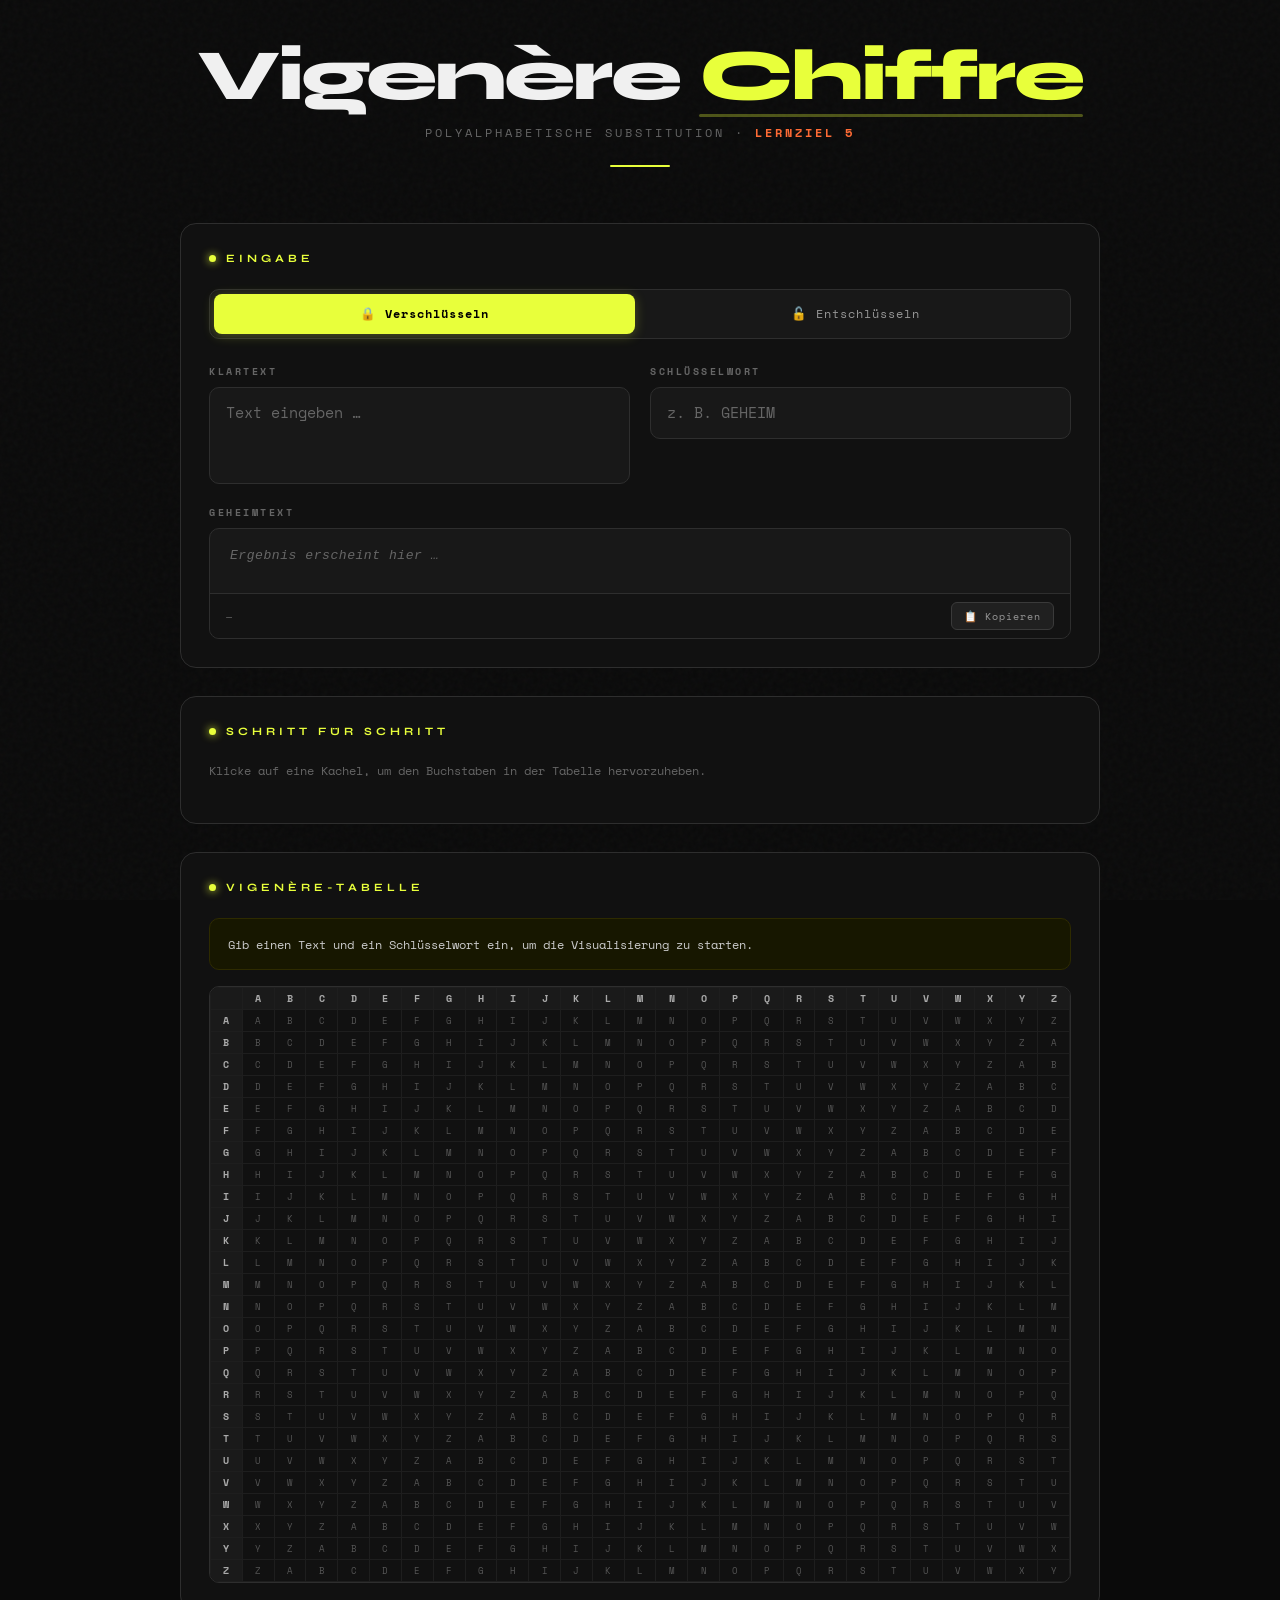
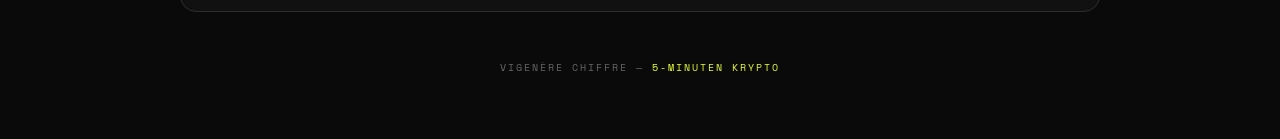
==== commit 2462ce0a: "Update index.html" ====
--- a/index.html
+++ b/index.html
@@ -1,5 +1,5 @@
+
 <!DOCTYPE html>
-
 <html lang="de">
 <head>
 <meta charset="UTF-8">
@@ -7,407 +7,519 @@
 <title>Vigenère Chiffre</title>
 <link href="https://fonts.googleapis.com/css2?family=Space+Mono:wght@400;700&family=Syne:wght@400;700;800&display=swap" rel="stylesheet">
 <style>
-  :root {
-    --bg:       #0d0d0d;
-    --surface:  #141414;
-    --surface2: #1e1e1e;
-    --border:   #333;
-    --accent:   #e8ff3b;
-    --accent2:  #ff6b35;
-    --text:     #f0f0f0;
-    --muted:    #888;
-    --green:    #3bffb0;
-  }
-
-- { box-sizing: border-box; margin: 0; padding: 0; }
-
+/* ── CSS VARIABLEN ── */
+:root {
+  --bg:        #0a0a0a;
+  --surface:   #111111;
+  --surface2:  #181818;
+  --surface3:  #202020;
+  --border:    #2e2e2e;
+  --border2:   #3a3a3a;
+  --accent:    #e8ff3b;
+  --accent2:   #ff6b35;
+  --text:      #f0f0f0;
+  --muted:     #666;
+  --muted2:    #999;
+  --green:     #3bffb0;
+  --glow:      rgba(232,255,59,0.12);
+}
+
+/* ── RESET ── */
+*, *::before, *::after {
+  box-sizing: border-box;
+  margin: 0;
+  padding: 0;
+}
+
+/* ── BODY & SCROLLBAR ── */
 body {
-background: var(–bg);
-color: var(–text);
-font-family: ‘Space Mono’, monospace;
-min-height: 100vh;
-padding: 2rem 1rem;
+  background: var(--bg);
+  color: var(--text);
+  font-family: 'Space Mono', monospace;
+  min-height: 100vh;
+  padding: 2.5rem 1.25rem 4rem;
+  overflow-x: hidden;
+}
+
+::-webkit-scrollbar { width: 6px; height: 6px; }
+::-webkit-scrollbar-track { background: var(--bg); }
+::-webkit-scrollbar-thumb { background: var(--border2); border-radius: 3px; }
+
+/* ── HINTERGRUND-RAUSCHEN ── */
+body::before {
+  content: '';
+  position: fixed;
+  inset: 0;
+  background-image: url("data:image/svg+xml,%3Csvg viewBox='0 0 200 200' xmlns='http://www.w3.org/2000/svg'%3E%3Cfilter id='n'%3E%3CfeTurbulence type='fractalNoise' baseFrequency='0.9' numOctaves='4' stitchTiles='stitch'/%3E%3C/filter%3E%3Crect width='100%25' height='100%25' filter='url(%23n)' opacity='0.03'/%3E%3C/svg%3E");
+  pointer-events: none;
+  z-index: 0;
 }
 
 /* ── HEADER ── */
 header {
-text-align: center;
-margin-bottom: 3rem;
+  text-align: center;
+  margin-bottom: 3.5rem;
+  position: relative;
+  z-index: 1;
+  animation: fadeDown 0.6s ease both;
+}
+
+header::after {
+  content: '';
+  display: block;
+  width: 60px;
+  height: 2px;
+  background: var(--accent);
+  margin: 1.5rem auto 0;
+  border-radius: 2px;
 }
 
 header h1 {
-font-family: ‘Syne’, sans-serif;
-font-size: clamp(2rem, 6vw, 4rem);
-font-weight: 800;
-letter-spacing: -2px;
-line-height: 1;
-}
-
-header h1 span { color: var(–accent); }
-
-header p {
-color: var(–muted);
-font-size: 0.85rem;
-margin-top: 0.5rem;
-letter-spacing: 2px;
-text-transform: uppercase;
+  font-family: 'Syne', sans-serif;
+  font-size: clamp(2.2rem, 7vw, 4.5rem);
+  font-weight: 800;
+  letter-spacing: -3px;
+  line-height: 1;
+}
+
+header h1 .accent-word {
+  color: var(--accent);
+  position: relative;
+}
+
+header h1 .accent-word::after {
+  content: '';
+  position: absolute;
+  bottom: 2px;
+  left: 0;
+  width: 100%;
+  height: 3px;
+  background: var(--accent);
+  opacity: 0.3;
+  border-radius: 2px;
+}
+
+header .subtitle {
+  color: var(--muted);
+  font-size: 0.75rem;
+  margin-top: 0.75rem;
+  letter-spacing: 3px;
+  text-transform: uppercase;
+}
+
+header .subtitle .lz {
+  color: var(--accent2);
+  font-weight: 700;
 }
 
 /* ── LAYOUT ── */
 .container {
-max-width: 900px;
-margin: 0 auto;
-display: flex;
-flex-direction: column;
-gap: 2rem;
+  max-width: 920px;
+  margin: 0 auto;
+  display: flex;
+  flex-direction: column;
+  gap: 1.75rem;
+  position: relative;
+  z-index: 1;
 }
 
 /* ── CARDS ── */
 .card {
-background: var(–surface);
-border: 1px solid var(–border);
-border-radius: 12px;
-padding: 1.75rem;
+  background: var(--surface);
+  border: 1px solid var(--border);
+  border-radius: 16px;
+  padding: 1.75rem;
+  transition: border-color 0.3s;
+  animation: fadeUp 0.5s ease both;
+}
+.card:nth-child(2) { animation-delay: 0.1s; }
+.card:nth-child(3) { animation-delay: 0.2s; }
+
+.card:hover {
+  border-color: var(--border2);
 }
 
 .card-title {
-font-family: ‘Syne’, sans-serif;
-font-size: 0.75rem;
-font-weight: 700;
-letter-spacing: 3px;
-text-transform: uppercase;
-color: var(–accent);
-margin-bottom: 1.25rem;
-display: flex;
-align-items: center;
-gap: 0.5rem;
-}
-
-.card-title::before {
-content: ‘’;
-display: inline-block;
-width: 8px; height: 8px;
-background: var(–accent);
-border-radius: 50%;
-}
-
-/* ── FIX 1: Kein Apostroph-Placeholder, echte Labels ── */
-/* FIX 2: Eingabefelder gleichmäßig aufgeteilt mit mehr Abstand */
+  font-family: 'Syne', sans-serif;
+  font-size: 0.7rem;
+  font-weight: 700;
+  letter-spacing: 4px;
+  text-transform: uppercase;
+  color: var(--accent);
+  margin-bottom: 1.5rem;
+  display: flex;
+  align-items: center;
+  gap: 0.6rem;
+}
+
+.card-title .dot {
+  width: 7px;
+  height: 7px;
+  background: var(--accent);
+  border-radius: 50%;
+  flex-shrink: 0;
+  box-shadow: 0 0 8px var(--accent);
+}
+
+/* ── TOGGLE BUTTONS ── */
+.toggle-row {
+  display: flex;
+  gap: 0.6rem;
+  margin-bottom: 1.5rem;
+  background: var(--surface2);
+  padding: 4px;
+  border-radius: 10px;
+  border: 1px solid var(--border);
+}
+
+.toggle-btn {
+  flex: 1;
+  padding: 0.65rem 1rem;
+  border-radius: 8px;
+  border: none;
+  background: transparent;
+  color: var(--muted2);
+  font-family: 'Space Mono', monospace;
+  font-size: 0.78rem;
+  cursor: pointer;
+  transition: all 0.2s;
+  letter-spacing: 1px;
+  font-weight: 400;
+}
+
+.toggle-btn:hover:not(.active) {
+  color: var(--text);
+  background: var(--surface3);
+}
+
+.toggle-btn.active {
+  background: var(--accent);
+  color: #000;
+  font-weight: 700;
+  box-shadow: 0 2px 12px rgba(232,255,59,0.25);
+}
+
+/* ── INPUT GRID ── */
 .input-row {
-display: grid;
-grid-template-columns: 1fr 1fr;
-gap: 2rem; /* erhöht von 1rem */
-margin-bottom: 1.5rem;
+  display: grid;
+  grid-template-columns: 1fr 1fr;
+  gap: 1.25rem;
+  margin-bottom: 1.25rem;
 }
 
 @media (max-width: 600px) {
-.input-row { grid-template-columns: 1fr; }
-}
+  .input-row { grid-template-columns: 1fr; }
+}
+
+/* ── FELDER ── */
+.field { display: flex; flex-direction: column; }
 
 .field label {
-display: block;
-font-size: 0.7rem;
-letter-spacing: 2px;
-text-transform: uppercase;
-color: var(–muted);
-margin-bottom: 0.5rem;
-}
-
-.field input,
-.field textarea {
-width: 100%;
-background: var(–surface2);
-border: 1px solid var(–border);
-border-radius: 8px;
-color: var(–text);
-font-family: ‘Space Mono’, monospace;
-font-size: 1rem;
-padding: 0.85rem 1rem;
-outline: none;
-transition: border-color 0.2s;
-resize: none;
-}
-
-/* FIX 1: Placeholder ohne Apostrophe */
-.field input::placeholder,
-.field textarea::placeholder {
-color: var(–muted);
-font-style: normal;
-}
-
-.field input:focus,
-.field textarea:focus {
-border-color: var(–accent);
-}
-
-/* ── MODE TOGGLE ── */
-.toggle-row {
-display: flex;
-gap: 0.75rem;
-margin-bottom: 1.5rem;
-}
-
-.toggle-btn {
-flex: 1;
-padding: 0.7rem;
-border-radius: 8px;
-border: 1px solid var(–border);
-background: transparent;
-color: var(–muted);
-font-family: ‘Space Mono’, monospace;
-font-size: 0.8rem;
-cursor: pointer;
-transition: all 0.2s;
-letter-spacing: 1px;
-}
-
-.toggle-btn.active {
-background: var(–accent);
-color: #000;
-border-color: var(–accent);
-font-weight: 700;
-}
-
-/* FIX 3 + 4: Ausgabefeld komplett überarbeitet — kein schwarzes Badge mehr,
-schöneres Layout, Kopieren-Button sauber unten rechts */
+  font-size: 0.65rem;
+  letter-spacing: 2.5px;
+  text-transform: uppercase;
+  color: var(--muted);
+  margin-bottom: 0.5rem;
+  font-weight: 700;
+}
+
+.field textarea,
+.field input[type="text"] {
+  width: 100%;
+  background: var(--surface2);
+  border: 1px solid var(--border);
+  border-radius: 10px;
+  color: var(--text);
+  font-family: 'Space Mono', monospace;
+  font-size: 0.95rem;
+  padding: 0.85rem 1rem;
+  outline: none;
+  transition: border-color 0.2s, box-shadow 0.2s;
+  resize: none;
+  line-height: 1.5;
+}
+
+.field textarea::placeholder,
+.field input[type="text"]::placeholder {
+  color: var(--muted);
+}
+
+.field textarea:focus,
+.field input[type="text"]:focus {
+  border-color: var(--accent);
+  box-shadow: 0 0 0 3px var(--glow);
+}
+
+/* ── SCHLÜSSEL-HINT ── */
+.key-hint {
+  font-size: 0.62rem;
+  color: var(--accent);
+  letter-spacing: 1.5px;
+  margin-top: 0.5rem;
+  min-height: 1rem;
+  opacity: 0.75;
+  font-style: italic;
+  overflow: hidden;
+  text-overflow: ellipsis;
+  white-space: nowrap;
+}
+
+/* ── AUSGABE-BEREICH ── */
 .output-wrapper {
-background: var(–surface2);
-border: 1px solid var(–border);
-border-radius: 10px;
-overflow: hidden;
+  background: var(--surface2);
+  border: 1px solid var(--border);
+  border-radius: 10px;
+  overflow: hidden;
+  transition: border-color 0.2s;
+}
+
+.output-wrapper:has(.output-text:not(.empty)) {
+  border-color: rgba(59,255,176,0.3);
 }
 
 .output-text {
-padding: 1rem 1.25rem;
-min-height: 64px;
-font-size: 1.1rem;
-letter-spacing: 3px;
-word-break: break-all;
-color: var(–green);
-line-height: 1.6;
+  padding: 1rem 1.25rem;
+  min-height: 64px;
+  font-size: 1.05rem;
+  letter-spacing: 3px;
+  word-break: break-all;
+  color: var(--green);
+  line-height: 1.7;
 }
 
 .output-text.empty {
-color: var(–muted);
-font-size: 0.85rem;
-letter-spacing: 0;
-font-style: italic;
+  color: var(--muted);
+  font-size: 0.82rem;
+  letter-spacing: 0.5px;
+  font-style: italic;
 }
 
 .output-footer {
-display: flex;
-align-items: center;
-justify-content: space-between;
-padding: 0.5rem 1rem;
-border-top: 1px solid var(–border);
-background: #181818;
-}
-
-.output-footer span {
-font-size: 0.65rem;
-color: var(–muted);
-letter-spacing: 1px;
-text-transform: uppercase;
+  display: flex;
+  align-items: center;
+  justify-content: space-between;
+  padding: 0.5rem 1rem;
+  border-top: 1px solid var(--border);
+  background: #131313;
+}
+
+.output-meta {
+  font-size: 0.62rem;
+  color: var(--muted);
+  letter-spacing: 1.5px;
+  text-transform: uppercase;
 }
 
 .copy-btn {
-background: var(–border);
-border: 1px solid #444;
-border-radius: 6px;
-color: var(–text);
-font-family: ‘Space Mono’, monospace;
-font-size: 0.7rem;
-padding: 0.35rem 0.85rem;
-cursor: pointer;
-transition: all 0.2s;
-letter-spacing: 1px;
+  background: var(--surface3);
+  border: 1px solid var(--border2);
+  border-radius: 6px;
+  color: var(--muted2);
+  font-family: 'Space Mono', monospace;
+  font-size: 0.65rem;
+  padding: 0.3rem 0.75rem;
+  cursor: pointer;
+  transition: all 0.2s;
+  letter-spacing: 1px;
 }
 
 .copy-btn:hover {
-background: var(–accent);
-color: #000;
-border-color: var(–accent);
-}
-
-/* FIX 3: Badge weg – Schlüsselwiederholung als subtiler Hinweistext */
-.key-hint {
-font-size: 0.65rem;
-color: var(–accent);
-letter-spacing: 1px;
-margin-top: 0.4rem;
-min-height: 1rem;
-opacity: 0.8;
+  background: var(--accent);
+  color: #000;
+  border-color: var(--accent);
+  box-shadow: 0 2px 8px rgba(232,255,59,0.2);
 }
 
 /* ── SCHRITT-VISUALISIERUNG ── */
+.hint-text {
+  font-size: 0.72rem;
+  color: var(--muted);
+  margin-bottom: 1rem;
+  line-height: 1.5;
+}
+
 .steps-grid {
-display: grid;
-grid-template-columns: repeat(auto-fill, minmax(48px, 1fr));
-gap: 0.5rem;
-margin-top: 0.75rem;
-}
-
-.hint-text {
-font-size: 0.75rem;
-color: var(–muted);
-margin-bottom: 0.75rem;
+  display: grid;
+  grid-template-columns: repeat(auto-fill, minmax(50px, 1fr));
+  gap: 0.45rem;
 }
 
 .step-cell {
-background: var(–surface2);
-border: 1px solid var(–border);
-border-radius: 8px;
-padding: 0.6rem 0.25rem;
-text-align: center;
-font-size: 0.7rem;
-line-height: 1.7;
-cursor: pointer;
-transition: all 0.2s;
-}
-
-.step-cell:hover { border-color: #555; }
-
-.step-cell .plain  { color: #aaa;          font-size: 0.65rem; }
-.step-cell .key    { color: var(–accent2); font-size: 0.65rem; }
-.step-cell .arrow  { color: #444;           font-size: 0.5rem; }
-.step-cell .cipher { color: var(–green);   font-weight: 700; font-size: 0.9rem; }
+  background: var(--surface2);
+  border: 1px solid var(--border);
+  border-radius: 10px;
+  padding: 0.6rem 0.2rem;
+  text-align: center;
+  line-height: 1.75;
+  cursor: pointer;
+  transition: all 0.2s;
+  user-select: none;
+}
+
+.step-cell:hover {
+  border-color: var(--border2);
+  background: var(--surface3);
+  transform: translateY(-1px);
+}
 
 .step-cell.active {
-border-color: var(–accent);
-background: #1e2200;
-box-shadow: 0 0 0 1px var(–accent);
-}
-
-/* ── VIGENÈRE TABELLE ── */
+  border-color: var(--accent);
+  background: #1c2000;
+  box-shadow: 0 0 0 1px var(--accent), 0 4px 16px rgba(232,255,59,0.1);
+}
+
+.step-cell .plain  { color: var(--muted2);   font-size: 0.62rem; display: block; }
+.step-cell .key    { color: var(--accent2);   font-size: 0.62rem; display: block; }
+.step-cell .arrow  { color: #444;             font-size: 0.48rem; display: block; }
+.step-cell .cipher { color: var(--green);     font-weight: 700;   font-size: 0.88rem; display: block; }
+
+/* ── VIGENÈRE TABELLE CARD ── */
+.explain {
+  background: #171700;
+  border: 1px solid #2e2b00;
+  border-radius: 10px;
+  padding: 0.85rem 1.1rem;
+  font-size: 0.78rem;
+  color: #ccc;
+  line-height: 1.85;
+  margin-bottom: 1rem;
+  min-height: 44px;
+  transition: all 0.25s;
+}
+
+.explain span.hl  { color: var(--accent);  font-weight: 700; }
+.explain span.hl2 { color: var(--accent2); font-weight: 700; }
+.explain span.hl3 { color: var(--green);   font-weight: 700; }
+
 .table-wrapper {
-overflow-x: auto;
-margin-top: 0.75rem;
-border-radius: 8px;
-border: 1px solid var(–border);
+  overflow-x: auto;
+  border-radius: 10px;
+  border: 1px solid var(--border);
 }
 
 .vig-table {
-border-collapse: collapse;
-font-size: 0.62rem;
-line-height: 1;
-}
-
-/* FIX: Tabelle lesbar — kein Schwarz auf Schwarz mehr */
+  border-collapse: collapse;
+  font-size: 0.58rem;
+  line-height: 1;
+  width: 100%;
+}
+
 .vig-table td {
-width: 22px; height: 22px;
-text-align: center;
-vertical-align: middle;
-border: 1px solid #222;
-color: #777;
-transition: all 0.1s;
+  width: 22px;
+  height: 22px;
+  min-width: 22px;
+  text-align: center;
+  vertical-align: middle;
+  border: 1px solid #1e1e1e;
+  color: #555;
+  transition: all 0.1s;
 }
 
 .vig-table td.header-cell {
-background: #252525;
-color: #ccc;
-font-weight: 700;
+  background: #1a1a1a;
+  color: #aaa;
+  font-weight: 700;
+  font-size: 0.6rem;
 }
 
 .vig-table td.highlight-row {
-background: #2a2500;
-color: var(–accent);
+  background: #201e00;
+  color: var(--accent);
 }
 
 .vig-table td.highlight-col {
-background: #002a1a;
-color: var(–green);
+  background: #001e12;
+  color: var(--green);
 }
 
 .vig-table td.highlight-cross {
-background: var(–accent);
-color: #000;
-font-weight: 700;
-font-size: 0.75rem;
-position: relative;
-z-index: 1;
-}
-
-/* ── ERKLÄRUNGSBOX ── */
-.explain {
-background: #1e1e00;
-border: 1px solid #3a3a00;
-border-radius: 8px;
-padding: 0.85rem 1.1rem;
-font-size: 0.8rem;
-color: #ccc;
-line-height: 1.8;
-min-height: 44px;
-transition: all 0.3s;
-}
-
-.explain span.hl  { color: var(–accent);  font-weight: 700; }
-.explain span.hl2 { color: var(–accent2); }
-.explain span.hl3 { color: var(–green);   }
+  background: var(--accent);
+  color: #000;
+  font-weight: 700;
+  font-size: 0.7rem;
+  box-shadow: inset 0 0 0 1px rgba(0,0,0,0.2);
+  position: relative;
+  z-index: 1;
+}
+
+/* ── ANIMATIONEN ── */
+@keyframes fadeDown {
+  from { opacity: 0; transform: translateY(-20px); }
+  to   { opacity: 1; transform: translateY(0); }
+}
+
+@keyframes fadeUp {
+  from { opacity: 0; transform: translateY(16px); }
+  to   { opacity: 1; transform: translateY(0); }
+}
+
+/* ── FOOTER ── */
+footer {
+  text-align: center;
+  margin-top: 3rem;
+  font-size: 0.62rem;
+  color: var(--muted);
+  letter-spacing: 2px;
+  text-transform: uppercase;
+  position: relative;
+  z-index: 1;
+}
+
+footer span { color: var(--accent); }
 </style>
-
 </head>
 <body>
 
 <header>
-  <h1>Vigenère <span>Chiffre</span></h1>
-  <p>Polyalphabetische Substitution · Lernziel 5</p>
+  <h1>Vigenère <span class="accent-word">Chiffre</span></h1>
+  <p class="subtitle">Polyalphabetische Substitution &middot; <span class="lz">Lernziel 5</span></p>
 </header>
 
 <div class="container">
 
-  <!-- EINGABE CARD -->
-
+  <!-- ══ EINGABE CARD ══ -->
   <div class="card">
-    <div class="card-title">Eingabe</div>
-
-```
-<div class="toggle-row">
-  <button class="toggle-btn active" id="encBtn" onclick="setMode('encrypt')">🔒 Verschlüsseln</button>
-  <button class="toggle-btn" id="decBtn" onclick="setMode('decrypt')">🔓 Entschlüsseln</button>
-</div>
-
-<div class="input-row">
-  <div class="field">
-    <label id="inputLabel">Klartext</label>
-    <!-- FIX 1: Kein ``` als Placeholder mehr -->
-    <textarea id="plainInput" rows="3" placeholder="Text eingeben" oninput="process()"></textarea>
-  </div>
-  <div class="field">
-    <label>Schlüsselwort</label>
-    <input id="keyInput" type="text" placeholder="z.B. GEHEIM" oninput="process()" />
-    <!-- FIX 3: Badge ersetzt durch cleanen Hinweistext -->
-    <div class="key-hint" id="keyExpanded"></div>
-  </div>
-</div>
-
-<div class="field">
-  <label id="outputLabel">Geheimtext</label>
-  <!-- FIX 4: Schöneres Ausgabefeld mit eigenem Footer für den Kopieren-Button -->
-  <div class="output-wrapper">
-    <div class="output-text empty" id="outputText">Ergebnis erscheint hier</div>
-    <div class="output-footer">
-      <span id="outputMeta">—</span>
-      <button class="copy-btn" onclick="copyResult()">📋 Kopieren</button>
+    <div class="card-title"><span class="dot"></span>Eingabe</div>
+
+    <div class="toggle-row">
+      <button class="toggle-btn active" id="encBtn" onclick="setMode('encrypt')">🔒 Verschlüsseln</button>
+      <button class="toggle-btn"        id="decBtn" onclick="setMode('decrypt')">🔓 Entschlüsseln</button>
+    </div>
+
+    <div class="input-row">
+      <div class="field">
+        <label id="inputLabel">Klartext</label>
+        <textarea id="plainInput" rows="3" placeholder="Text eingeben …" oninput="process()"></textarea>
+      </div>
+      <div class="field">
+        <label>Schlüsselwort</label>
+        <input id="keyInput" type="text" placeholder="z. B. GEHEIM" oninput="process()" />
+        <div class="key-hint" id="keyExpanded"></div>
+      </div>
+    </div>
+
+    <div class="field">
+      <label id="outputLabel">Geheimtext</label>
+      <div class="output-wrapper">
+        <div class="output-text empty" id="outputText">Ergebnis erscheint hier …</div>
+        <div class="output-footer">
+          <span class="output-meta" id="outputMeta">—</span>
+          <button class="copy-btn" id="copyBtn" onclick="copyResult()">📋 Kopieren</button>
+        </div>
+      </div>
     </div>
   </div>
-</div>
-```
-
-  </div>
-
-  <!-- SCHRITT FÜR SCHRITT CARD -->
-
+
+  <!-- ══ SCHRITT FÜR SCHRITT CARD ══ -->
   <div class="card">
-    <div class="card-title">Schritt für Schritt</div>
-    <p class="hint-text">Jeder Buchstabe mit seinem Schlüsselbuchstaben und dem Ergebnis</p>
+    <div class="card-title"><span class="dot"></span>Schritt für Schritt</div>
+    <p class="hint-text">Klicke auf eine Kachel, um den Buchstaben in der Tabelle hervorzuheben.</p>
     <div class="steps-grid" id="stepsGrid"></div>
   </div>
 
-  <!-- VIGENÈRE TABELLE CARD -->
-
+  <!-- ══ VIGENÈRE TABELLE CARD ══ -->
   <div class="card">
-    <div class="card-title">Vigenère-Tabelle</div>
-    <p class="hint-text">Klicke auf einen Schritt oben, um die Zeile und Spalte hervorzuheben.</p>
+    <div class="card-title"><span class="dot"></span>Vigenère-Tabelle</div>
     <div class="explain" id="explainBox">
       Gib einen Text und ein Schlüsselwort ein, um die Visualisierung zu starten.
     </div>
@@ -418,12 +530,20 @@
 
 </div>
 
+<footer>
+  Vigenère Chiffre &mdash; <span>5-Minuten Krypto</span>
+</footer>
+
 <script>
+// ── KONSTANTEN ──
 const ALPHA = 'ABCDEFGHIJKLMNOPQRSTUVWXYZ';
+
+// ── ZUSTAND ──
 let mode       = 'encrypt';
 let steps      = [];
 let activeStep = -1;
 
+// ── MODUS WECHSELN ──
 function setMode(m) {
   mode = m;
   document.getElementById('encBtn').classList.toggle('active', m === 'encrypt');
@@ -433,6 +553,7 @@
   process();
 }
 
+// ── HILFSFUNKTIONEN ──
 function sanitize(str) {
   return str.toUpperCase().replace(/[^A-Z]/g, '');
 }
@@ -444,11 +565,16 @@
   return out.slice(0, len);
 }
 
+// ── VERSCHLÜSSELN ──
 function vigEncrypt(plain, key) {
-  const p = sanitize(plain), k = sanitize(key);
+  const p = sanitize(plain);
+  const k = sanitize(key);
   if (!p || !k) return { result: '', steps: [] };
+
   const kr = repeatKey(k, p.length);
-  let result = '', stepsArr = [];
+  let result = '';
+  const stepsArr = [];
+
   for (let i = 0; i < p.length; i++) {
     const pi = ALPHA.indexOf(p[i]);
     const ki = ALPHA.indexOf(kr[i]);
@@ -456,14 +582,20 @@
     result += ALPHA[ci];
     stepsArr.push({ plain: p[i], key: kr[i], cipher: ALPHA[ci], pi, ki, ci });
   }
+
   return { result, steps: stepsArr };
 }
 
+// ── ENTSCHLÜSSELN ──
 function vigDecrypt(cipher, key) {
-  const c = sanitize(cipher), k = sanitize(key);
+  const c = sanitize(cipher);
+  const k = sanitize(key);
   if (!c || !k) return { result: '', steps: [] };
+
   const kr = repeatKey(k, c.length);
-  let result = '', stepsArr = [];
+  let result = '';
+  const stepsArr = [];
+
   for (let i = 0; i < c.length; i++) {
     const ci = ALPHA.indexOf(c[i]);
     const ki = ALPHA.indexOf(kr[i]);
@@ -471,19 +603,21 @@
     result += ALPHA[pi];
     stepsArr.push({ plain: ALPHA[pi], key: kr[i], cipher: c[i], pi, ki, ci });
   }
+
   return { result, steps: stepsArr };
 }
 
+// ── HAUPTVERARBEITUNG ──
 function process() {
   const text      = document.getElementById('plainInput').value;
   const key       = sanitize(document.getElementById('keyInput').value);
   const cleanText = sanitize(text);
 
-  // Schlüsselwiederholung anzeigen (kein Badge mehr)
+  // Erweiterter Schlüssel als Hinweis
   const keyEl = document.getElementById('keyExpanded');
   if (key && cleanText) {
     const expanded = repeatKey(key, cleanText.length);
-    keyEl.textContent = 'Schlüssel: ' + (expanded.length > 24 ? expanded.slice(0, 24) + '…' : expanded);
+    keyEl.textContent = 'Erweitert: ' + (expanded.length > 26 ? expanded.slice(0, 26) + '…' : expanded);
   } else {
     keyEl.textContent = '';
   }
@@ -495,7 +629,7 @@
   steps      = s;
   activeStep = steps.length > 0 ? 0 : -1;
 
-  // Ausgabe updaten
+  // Ausgabe rendern
   const outText = document.getElementById('outputText');
   const outMeta = document.getElementById('outputMeta');
 
@@ -505,38 +639,43 @@
     outMeta.textContent = result.length + ' Zeichen';
   } else {
     outText.classList.add('empty');
-    outText.textContent = 'Ergebnis erscheint hier';
+    outText.textContent = 'Ergebnis erscheint hier …';
     outMeta.textContent = '—';
   }
 
   renderSteps();
-  if (activeStep >= 0) highlightStep(0);
-  else {
+
+  if (activeStep >= 0) {
+    highlightStep(0);
+  } else {
     document.getElementById('explainBox').innerHTML =
       'Gib einen Text und ein Schlüsselwort ein, um die Visualisierung zu starten.';
     renderTable(-1, -1);
   }
 }
 
+// ── SCHRITT-KACHELN RENDERN ──
 function renderSteps() {
   const grid = document.getElementById('stepsGrid');
   grid.innerHTML = '';
+
   steps.forEach((s, i) => {
     const cell = document.createElement('div');
     cell.className = 'step-cell' + (i === activeStep ? ' active' : '');
-    cell.innerHTML = `
-      <div class="plain">${s.plain}</div>
-      <div class="key">${s.key}</div>
-      <div class="arrow">▼</div>
-      <div class="cipher">${s.cipher}</div>
-    `;
+    cell.innerHTML =
+      '<span class="plain">'  + s.plain  + '</span>' +
+      '<span class="key">'    + s.key    + '</span>' +
+      '<span class="arrow">▼</span>' +
+      '<span class="cipher">' + s.cipher + '</span>';
     cell.onclick = () => highlightStep(i);
     grid.appendChild(cell);
   });
 }
 
+// ── SCHRITT HERVORHEBEN ──
 function highlightStep(i) {
   activeStep = i;
+
   document.querySelectorAll('.step-cell').forEach((el, idx) => {
     el.classList.toggle('active', idx === i);
   });
@@ -545,64 +684,72 @@
   const explain = document.getElementById('explainBox');
 
   if (mode === 'encrypt') {
-    explain.innerHTML = `
-      Buchstabe <span class="hl">${s.plain}</span> (Position <span class="hl">${s.pi}</span>)
-      + Schlüssel <span class="hl2">${s.key}</span> (Position <span class="hl2">${s.ki}</span>)
-      = <span class="hl3">(${s.pi} + ${s.ki}) mod 26 = ${s.ci}</span>
-      → <span class="hl3">${s.cipher}</span>
-    `;
+    explain.innerHTML =
+      'Buchstabe <span class="hl">' + s.plain + '</span> (Pos. <span class="hl">' + s.pi + '</span>) ' +
+      '+ Schlüssel <span class="hl2">' + s.key + '</span> (Pos. <span class="hl2">' + s.ki + '</span>) ' +
+      '= <span class="hl3">(' + s.pi + ' + ' + s.ki + ') mod 26 = ' + s.ci + '</span> ' +
+      '&rarr; <span class="hl3">' + s.cipher + '</span>';
   } else {
-    explain.innerHTML = `
-      Geheimtext <span class="hl">${s.cipher}</span> (Position <span class="hl">${s.ci}</span>)
-      − Schlüssel <span class="hl2">${s.key}</span> (Position <span class="hl2">${s.ki}</span>)
-      = <span class="hl3">(${s.ci} − ${s.ki} + 26) mod 26 = ${s.pi}</span>
-      → <span class="hl3">${s.plain}</span>
-    `;
+    explain.innerHTML =
+      'Geheimtext <span class="hl">' + s.cipher + '</span> (Pos. <span class="hl">' + s.ci + '</span>) ' +
+      '&minus; Schlüssel <span class="hl2">' + s.key + '</span> (Pos. <span class="hl2">' + s.ki + '</span>) ' +
+      '= <span class="hl3">(' + s.ci + ' &minus; ' + s.ki + ' + 26) mod 26 = ' + s.pi + '</span> ' +
+      '&rarr; <span class="hl3">' + s.plain + '</span>';
   }
 
   renderTable(s.ki, mode === 'encrypt' ? s.pi : s.ci);
 }
 
+// ── VIGENÈRE-TABELLE RENDERN ──
 function renderTable(rowIdx, colIdx) {
   const table = document.getElementById('vigTable');
   let html = '<tr><td class="header-cell"></td>';
 
   for (let c = 0; c < 26; c++) {
-    html += `<td class="header-cell${c === colIdx ? ' highlight-col' : ''}">${ALPHA[c]}</td>`;
+    const cls = c === colIdx ? ' highlight-col' : '';
+    html += '<td class="header-cell' + cls + '">' + ALPHA[c] + '</td>';
   }
   html += '</tr>';
 
   for (let r = 0; r < 26; r++) {
     const isRow = r === rowIdx;
-    html += `<tr><td class="header-cell${isRow ? ' highlight-row' : ''}">${ALPHA[r]}</td>`;
+    html += '<tr><td class="header-cell' + (isRow ? ' highlight-row' : '') + '">' + ALPHA[r] + '</td>';
+
     for (let c = 0; c < 26; c++) {
       const letter  = ALPHA[(r + c) % 26];
       const isCross = isRow && c === colIdx;
       const isR     = isRow && !isCross;
       const isC     = c === colIdx && !isCross;
+
       let cls = '';
       if      (isCross) cls = 'highlight-cross';
       else if (isR)     cls = 'highlight-row';
       else if (isC)     cls = 'highlight-col';
-      html += `<td class="${cls}">${letter}</td>`;
+
+      html += '<td' + (cls ? ' class="' + cls + '"' : '') + '>' + letter + '</td>';
     }
     html += '</tr>';
   }
+
   table.innerHTML = html;
 }
 
+// ── KOPIEREN ──
 function copyResult() {
   const text = document.getElementById('outputText').textContent.trim();
-  if (text && text !== 'Ergebnis erscheint hier') {
-    navigator.clipboard.writeText(text).then(() => {
-      const btn = document.querySelector('.copy-btn');
-      btn.textContent = '✅ Kopiert!';
-      setTimeout(() => btn.textContent = '📋 Kopieren', 1500);
-    }).catch(() => {});
-  }
-}
-
-// Tabelle beim Laden initialisieren
+  const btn  = document.getElementById('copyBtn');
+  if (!text || text.startsWith('Ergebnis')) return;
+
+  navigator.clipboard.writeText(text).then(() => {
+    btn.textContent = '✅ Kopiert!';
+    setTimeout(() => { btn.textContent = '📋 Kopieren'; }, 1600);
+  }).catch(() => {
+    btn.textContent = '❌ Fehler';
+    setTimeout(() => { btn.textContent = '📋 Kopieren'; }, 1600);
+  });
+}
+
+// ── INIT: leere Tabelle beim Laden ──
 renderTable(-1, -1);
 </script>
 
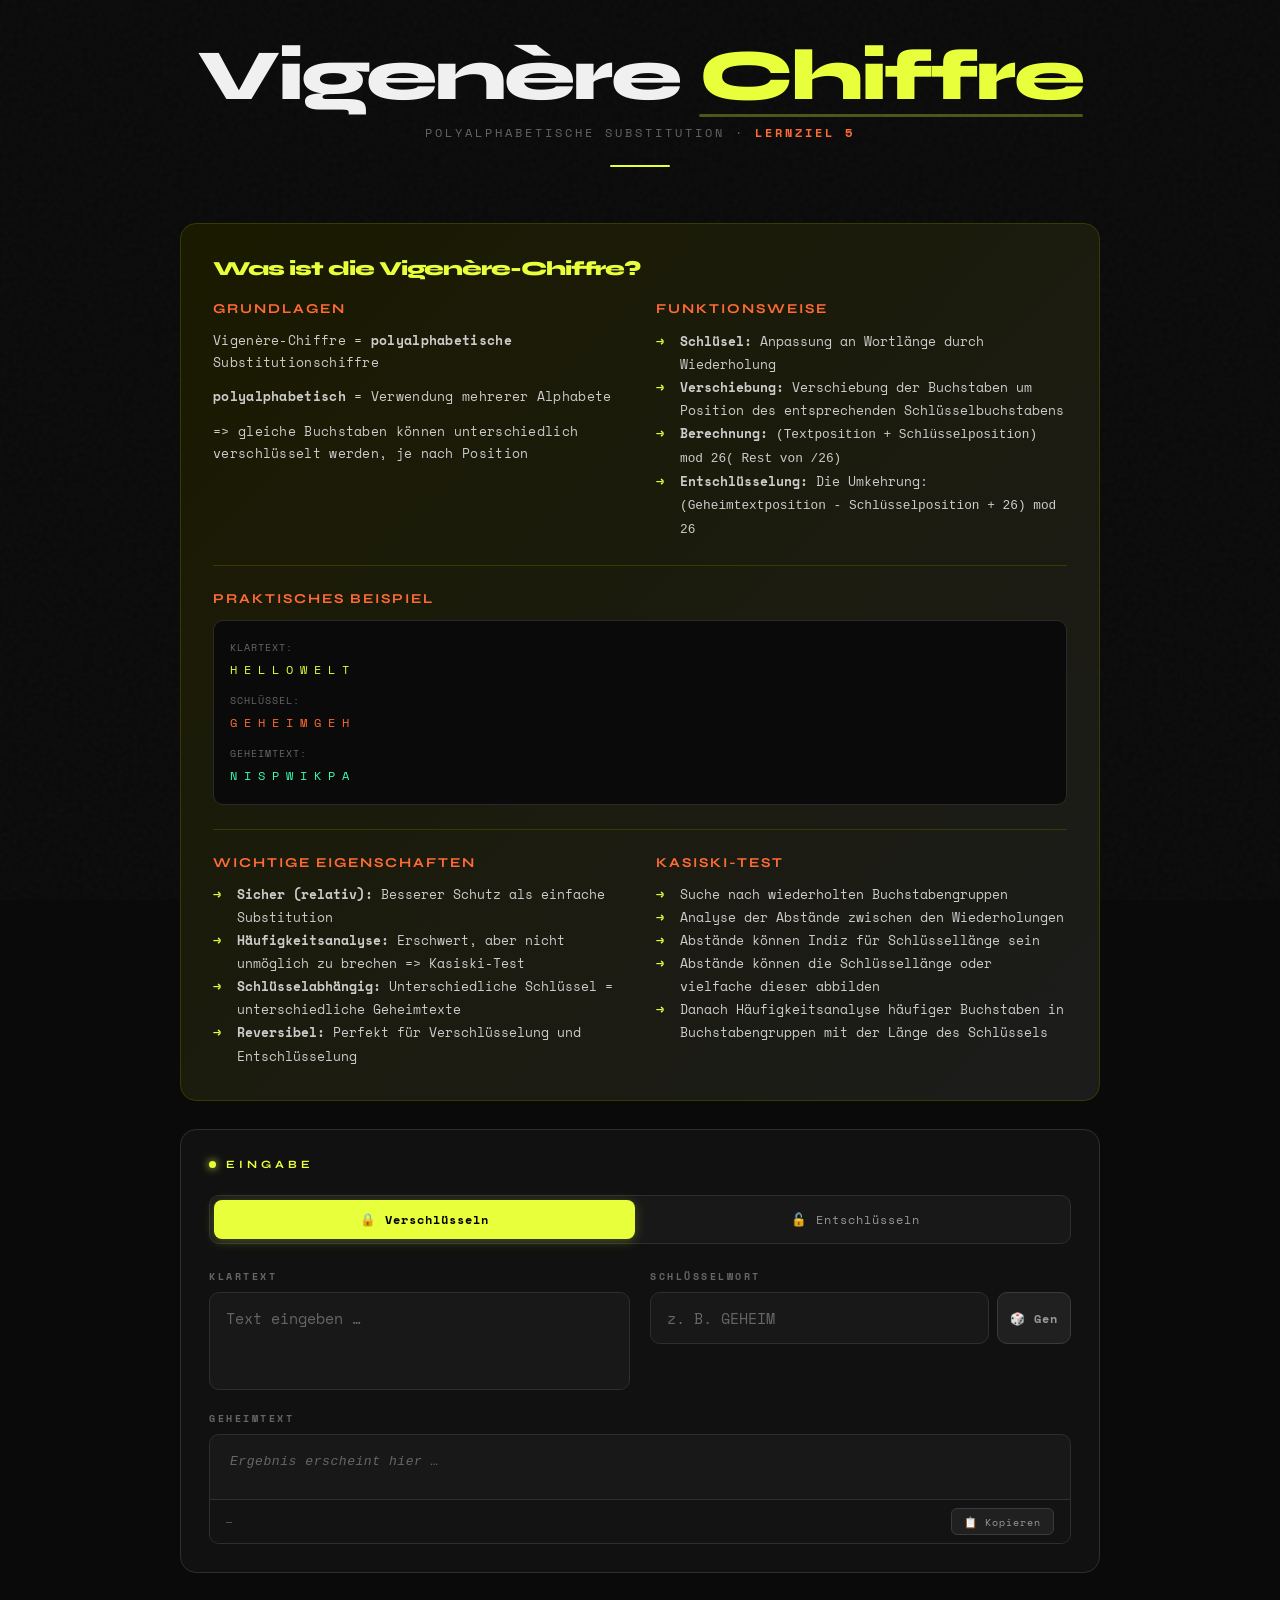
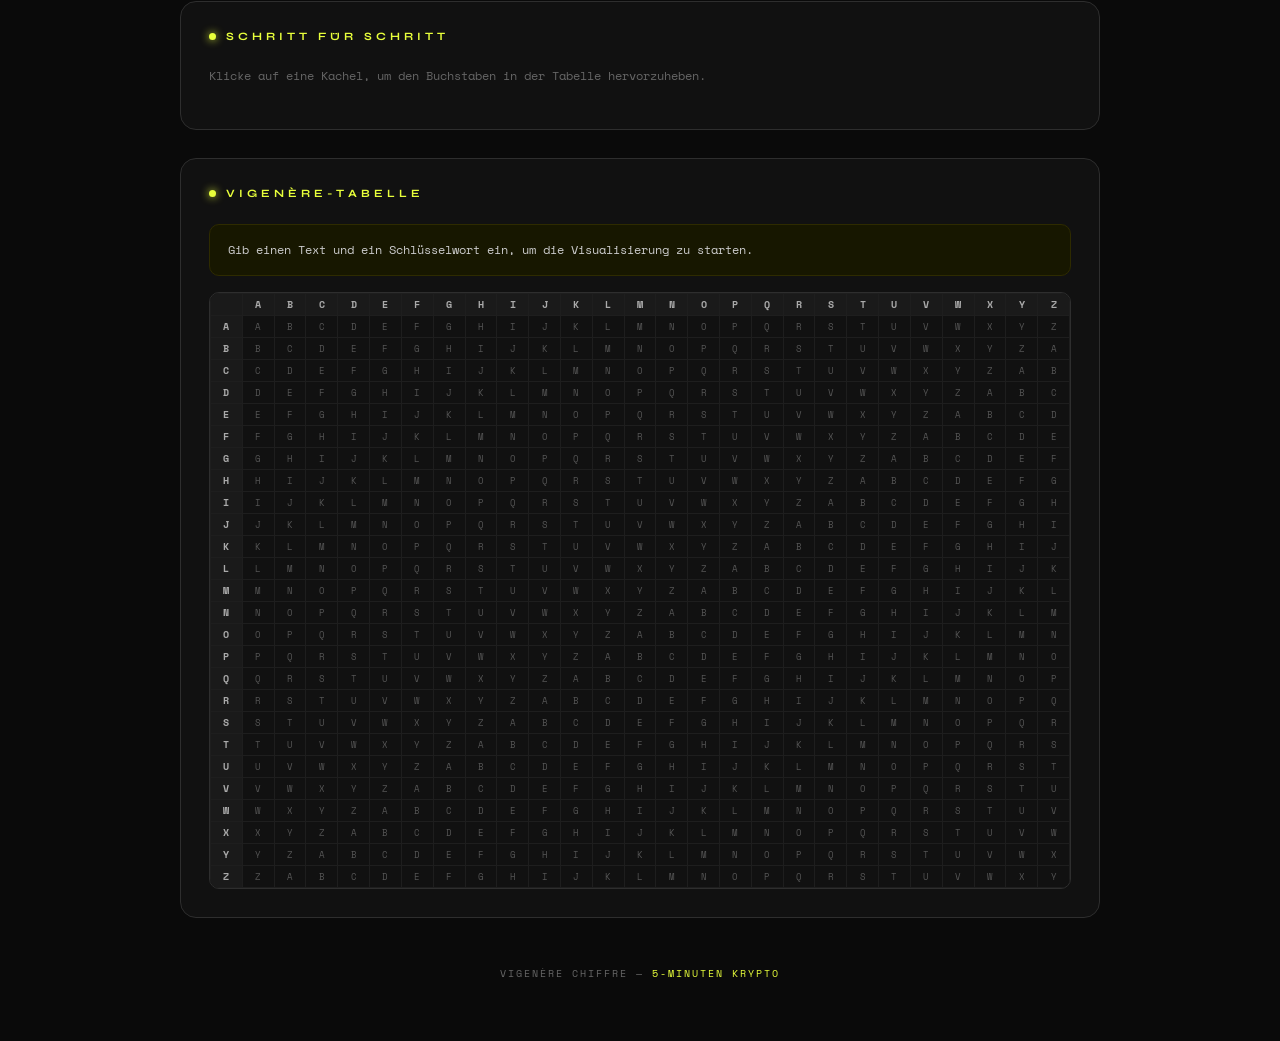
==== commit a2db2e2e: "Rename index1.2.html to index.html" ====
--- a/index.html
+++ b/index.html
@@ -250,6 +250,45 @@
   box-shadow: 0 0 0 3px var(--glow);
 }
 
+/* ── SCHLÜSSEL-INPUT WRAPPER ── */
+.key-input-wrapper {
+  display: flex;
+  gap: 0.5rem;
+  align-items: stretch;
+}
+
+.key-input-wrapper input {
+  flex: 1;
+}
+
+/* ── RANDOM KEY GENERATOR BUTTON ── */
+.gen-key-btn {
+  background: var(--surface3);
+  border: 1px solid var(--border2);
+  border-radius: 10px;
+  color: var(--muted2);
+  font-family: 'Space Mono', monospace;
+  font-size: 0.75rem;
+  padding: 0.85rem 0.75rem;
+  cursor: pointer;
+  transition: all 0.2s;
+  letter-spacing: 1px;
+  font-weight: 600;
+  white-space: nowrap;
+}
+
+.gen-key-btn:hover {
+  background: var(--accent);
+  color: #000;
+  border-color: var(--accent);
+  box-shadow: 0 2px 12px rgba(232,255,59,0.25);
+  transform: translateY(-1px);
+}
+
+.gen-key-btn:active {
+  transform: translateY(0);
+}
+
 /* ── SCHLÜSSEL-HINT ── */
 .key-hint {
   font-size: 0.62rem;
@@ -466,6 +505,106 @@
 }
 
 footer span { color: var(--accent); }
+
+/* ── INFO-CARD ── */
+.info-card {
+  background: linear-gradient(135deg, #1a1a00 0%, #1c1c1c 100%);
+  border: 1px solid #3a3a00;
+  border-radius: 16px;
+  padding: 2rem;
+}
+
+.info-title {
+  font-family: 'Syne', sans-serif;
+  font-size: 1.25rem;
+  font-weight: 800;
+  color: var(--accent);
+  margin-bottom: 1.2rem;
+  letter-spacing: -1px;
+}
+
+.info-content {
+  display: grid;
+  grid-template-columns: 1fr 1fr;
+  gap: 2rem;
+  margin-bottom: 1.5rem;
+}
+
+@media (max-width: 800px) {
+  .info-content {
+    grid-template-columns: 1fr;
+  }
+}
+
+.info-section {
+  display: flex;
+  flex-direction: column;
+  gap: 0.8rem;
+}
+
+.info-section h3 {
+  font-family: 'Syne', sans-serif;
+  font-size: 0.85rem;
+  font-weight: 700;
+  color: var(--accent2);
+  letter-spacing: 2px;
+  text-transform: uppercase;
+}
+
+.info-section p {
+  font-size: 0.8rem;
+  color: #ccc;
+  line-height: 1.7;
+  letter-spacing: 0.3px;
+}
+
+.info-section ul {
+  list-style: none;
+  font-size: 0.8rem;
+  color: #ccc;
+  line-height: 1.8;
+}
+
+.info-section ul li {
+  padding-left: 1.5rem;
+  position: relative;
+}
+
+.info-section ul li::before {
+  content: '→';
+  position: absolute;
+  left: 0;
+  color: var(--accent);
+  font-weight: 700;
+}
+
+.example-box {
+  background: #0a0a0a;
+  border: 1px solid #2a2a2a;
+  border-radius: 10px;
+  padding: 1rem;
+  font-family: 'Space Mono', monospace;
+  font-size: 0.75rem;
+  line-height: 2;
+}
+
+.example-box .label {
+  color: var(--muted);
+  font-size: 0.65rem;
+  letter-spacing: 1px;
+}
+
+.example-box .plaintext {
+  color: var(--accent);
+}
+
+.example-box .key {
+  color: var(--accent2);
+}
+
+.example-box .ciphertext {
+  color: var(--green);
+}
 </style>
 </head>
 <body>
@@ -476,6 +615,72 @@
 </header>
 
 <div class="container">
+
+  <!-- ══ INFO CARD ══ -->
+  <div class="card info-card">
+    <h2 class="info-title">Was ist die Vigenère-Chiffre?</h2>
+    
+    <div class="info-content">
+      <div class="info-section">
+        <h3> Grundlagen</h3>
+       <p>
+         Vigenère-Chiffre = <strong>polyalphabetische</strong> Substitutionschiffre
+        </p>
+        <p>
+        <strong> polyalphabetisch</strong> = Verwendung mehrerer Alphabete  
+        </p>
+        <p> 
+        => gleiche Buchstaben können unterschiedlich verschlüsselt werden, je nach Position
+      </div>
+
+      <div class="info-section">
+        <h3> Funktionsweise</h3>
+        <ul>
+          <li><strong>Schlüsel:</strong> Anpassung an Wortlänge durch Wiederholung</li>
+          <li><strong>Verschiebung:</strong> Verschiebung der Buchstaben um Position des entsprechenden Schlüsselbuchstabens</li>
+          <li><strong>Berechnung:</strong> <code>(Textposition + Schlüsselposition) mod 26( Rest von /26) </code></li>
+          <li><strong>Entschlüsselung:</strong> Die Umkehrung: <code>(Geheimtextposition - Schlüsselposition + 26) mod 26</code></li>
+        </ul>
+      </div>
+    </div>
+
+    <div class="info-section" style="padding: 1.5rem 0; border-top: 1px solid #3a3a00; border-bottom: 1px solid #3a3a00;">
+      <h3> Praktisches Beispiel</h3>
+      <div class="example-box">
+        <div class="label">KLARTEXT:      </div>
+        <div class="plaintext">H  E  L  L  O  W  E  L  T</div>
+        
+        <div class="label" style="margin-top: 0.5rem;">SCHLÜSSEL:   </div>
+        <div class="key">G  E  H  E  I  M  G  E  H</div>
+        
+        <div class="label" style="margin-top: 0.5rem;">GEHEIMTEXT:   </div>
+        <div class="ciphertext">N  I  S  P  W  I  K  P  A</div>
+      </div>
+    </div>
+
+    <div class="info-content" style="margin-top: 1.5rem; margin-bottom: 0;">
+      <div class="info-section">
+         <h3> Wichtige Eigenschaften</h3>
+        <ul>
+          <li><strong>Sicher (relativ):</strong> Besserer Schutz als einfache Substitution</li>
+          <li><strong>Häufigkeitsanalyse:</strong> Erschwert, aber nicht unmöglich zu brechen => Kasiski-Test</li>
+          <li><strong>Schlüsselabhängig:</strong> Unterschiedliche Schlüssel = unterschiedliche Geheimtexte</li>
+          <li><strong>Reversibel:</strong> Perfekt für Verschlüsselung und Entschlüsselung</li>
+        </ul>
+      </div>
+
+      <div class="info-section">
+        <h3> Kasiski-Test</h3>
+       <ul>
+          <li> Suche nach wiederholten Buchstabengruppen</li>
+          <li> Analyse der Abstände zwischen den Wiederholungen</li>
+          <li> Abstände können Indiz für Schlüssellänge sein</li>
+          <li> Abstände können die Schlüssellänge oder vielfache dieser abbilden</li>
+          <li> Danach Häufigkeitsanalyse häufiger Buchstaben in Buchstabengruppen mit der Länge des Schlüssels</li>
+        </ul> 
+      </div>
+    </div>
+  </div>
 
   <!-- ══ EINGABE CARD ══ -->
   <div class="card">
@@ -493,7 +698,10 @@
       </div>
       <div class="field">
         <label>Schlüsselwort</label>
-        <input id="keyInput" type="text" placeholder="z. B. GEHEIM" oninput="process()" />
+        <div class="key-input-wrapper">
+          <input id="keyInput" type="text" placeholder="z. B. GEHEIM" oninput="process()" />
+          <button class="gen-key-btn" onclick="generateRandomKey()" title="Zufälligen Schlüssel generieren">🎲 Gen</button>
+        </div>
         <div class="key-hint" id="keyExpanded"></div>
       </div>
     </div>
@@ -749,6 +957,22 @@
   });
 }
 
+// ── RANDOM KEY GENERATOR ──
+function generateRandomKey() {
+  // Generate a random key of 8 characters
+  let key = '';
+  for (let i = 0; i < 8; i++) {
+    const randomIdx = Math.floor(Math.random() * ALPHA.length);
+    key += ALPHA[randomIdx];
+  }
+  
+  // Insert into key input and process
+  const keyInput = document.getElementById('keyInput');
+  keyInput.value = key;
+  process();
+  keyInput.focus();
+}
+
 // ── INIT: leere Tabelle beim Laden ──
 renderTable(-1, -1);
 </script>
